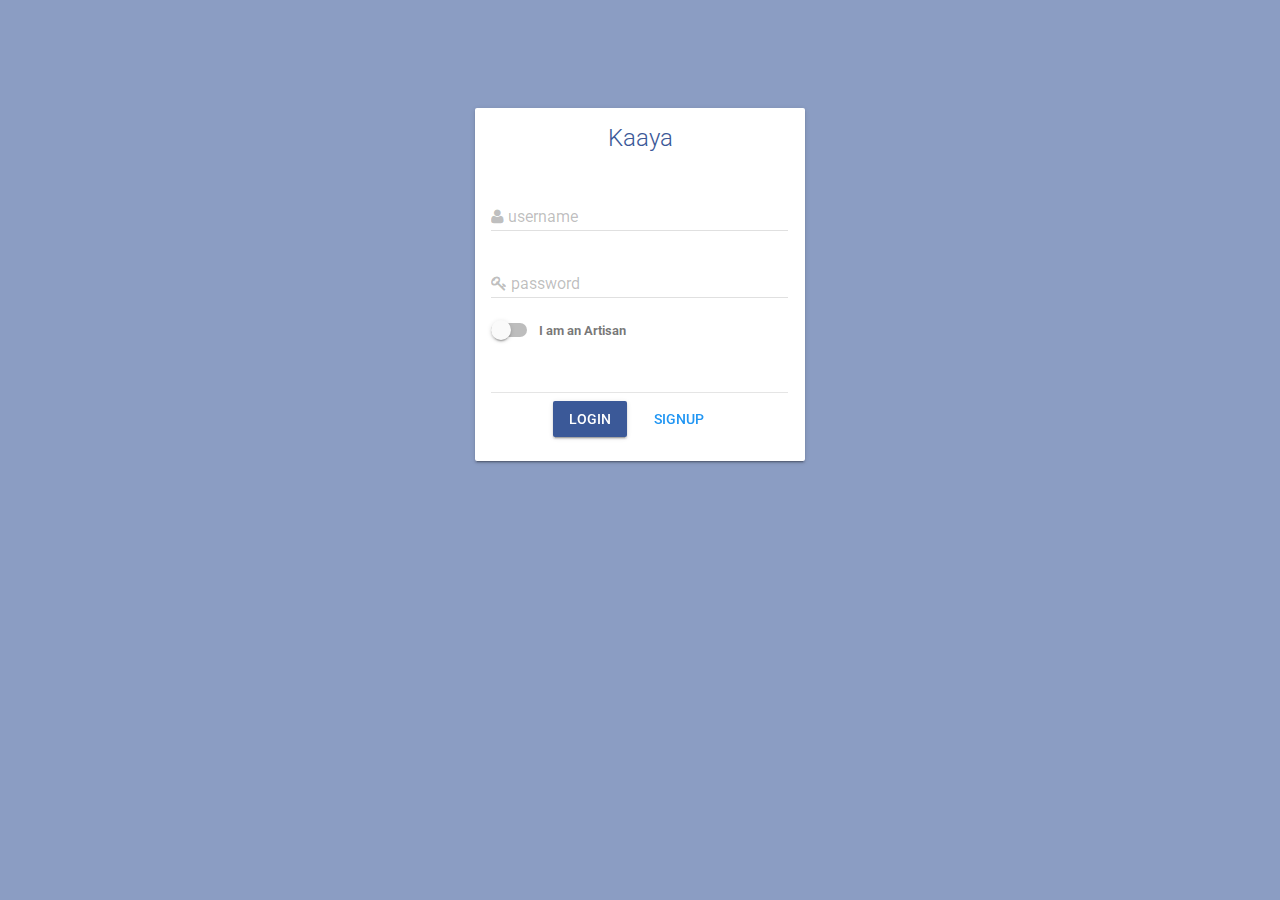
==== index.html @ 158dce66 "Merge pull request #1 from salmgazer/class-models" ====
<!DOCTYPE html>
<html lang="en">
  <head>
    <meta charset="utf-8">
    <meta http-equiv="X-UA-Compatible" content="IE=edge">
    <meta name="description" content="A front-end template that helps you build fast, modern mobile web apps.">
    <meta name="viewport" content="width=device-width, initial-scale=1">
    <title>Kaaya</title>

    <!-- Add to homescreen for Chrome on Android -->
    <meta name="mobile-web-app-capable" content="yes">
    <!--<link rel="icon" sizes="192x192" href="images/android-desktop.png">-->

    <!-- Add to homescreen for Safari on iOS -->
    <meta name="apple-mobile-web-app-capable" content="yes">
    <meta name="apple-mobile-web-app-status-bar-style" content="black">
    <meta name="apple-mobile-web-app-title" content="Material Design Lite">
    <!--<link rel="apple-touch-icon-precomposed" href="images/ios-desktop.png">-->

    <!-- Tile icon for Win8 (144x144 + tile color) -->
    <meta name="msapplication-TileImage" content="images/touch/ms-touch-icon-144x144-precomposed.png">
    <meta name="msapplication-TileColor" content="#3372DF">
    <link rel="stylesheet" href="font/font-awesome-4.5.0/css/font-awesome.min.css">
    <!--<link rel="shortcut icon" href="images/favicon.png">-->
    <link href="https://fonts.googleapis.com/css?family=Roboto:regular,bold,italic,thin,light,bolditalic,black,medium&amp;lang=en" rel="stylesheet">
    <link href="https://fonts.googleapis.com/icon?family=Material+Icons" rel="stylesheet">
    <link rel="stylesheet" href="css/material.min.css">
    <link rel="stylesheet" href="css/styles.css">
  </head>
  <body class="fb-light-blue">
        <div class="mdl-grid" id="login-area">
          <div class="mdl-card mdl-shadow--2dp wrapper" id="login-region">
            <div class="mdl-card__title text-center">
              <h2 class="mdl-card__title-text centered deep-blue-text">Kaaya</h2>
            </div>
              <div class="mdl-card__supporting-text">
                <form action="#" id="login-form">
                  <b class="text-center" id="loginstatus"></b>
                  <div class="mdl-textfield mdl-js-textfield mdl-textfield--floating-label textfield-demo">
                    <input class="mdl-textfield__input" type="text" id="username" />
                    <label class="mdl-textfield__label" for="sample3"><i class="fa fa-user"></i> username</label>
                  </div>
                  <div class="mdl-textfield mdl-js-textfield mdl-textfield--floating-label textfield-demo">
                    <input class="mdl-textfield__input" type="password" id="password" />
                    <label class="mdl-textfield__label" for="sample3"><i class="fa fa-key"></i> password</label>
                  </div>
                  <label class="mdl-switch mdl-js-switch mdl-js-ripple-effect" for="user_type_check">
                  <input type="checkbox" id="user_type_check" class="mdl-switch__input"><b class="small-margin-left">I am an Artisan</b>
                  <span class="mdl-switch__label"></span>
                </label>
                <div class="mdl-card__actions mdl-card--border text-center logbtnarea">
                  <button class="mdl-button mdl-js-button mdl-js-ripple-effect white-text mdl-button--raised deep-blue" type="submit">
                    Login
                  </button>
                  <a class="mdl-button mdl-button--colored mdl-js-button mdl-js-ripple-effect" onclick="signupHTML()">
                    Signup
                  </a>
                </div>
                </form>
              </div>


          </div>

      </div>
      <script src="js/jquery.js"></script>
    <script src="js/material.min.js"></script>
    <script src="js/script.js"></script>
    <script>
    $(document).ready(function(){
      
    });
    </script>
  </body>
</html>
---- css/material.min.css ----
/**
 * material-design-lite - Material Design Components in CSS, JS and HTML
 * @version v1.0.6
 * @license Apache-2.0
 * @copyright 2015 Google, Inc.
 * @link https://github.com/google/material-design-lite
 */
@charset "UTF-8";html{color:rgba(0,0,0,.87)}::-moz-selection{background:#b3d4fc;text-shadow:none}::selection{background:#b3d4fc;text-shadow:none}hr{display:block;height:1px;border:0;border-top:1px solid #ccc;margin:1em 0;padding:0}audio,canvas,iframe,img,svg,video{vertical-align:middle}fieldset{border:0;margin:0;padding:0}textarea{resize:vertical}.browserupgrade{margin:.2em 0;background:#ccc;color:#000;padding:.2em 0}.hidden{display:none!important}.visuallyhidden{border:0;clip:rect(0 0 0 0);height:1px;margin:-1px;overflow:hidden;padding:0;position:absolute;width:1px}.visuallyhidden.focusable:active,.visuallyhidden.focusable:focus{clip:auto;height:auto;margin:0;overflow:visible;position:static;width:auto}.invisible{visibility:hidden}.clearfix:before,.clearfix:after{content:" ";display:table}.clearfix:after{clear:both}@media print{*,*:before,*:after,*:first-letter,*:first-line{background:0 0!important;color:#000!important;box-shadow:none!important;text-shadow:none!important}a,a:visited{text-decoration:underline}a[href]:after{content:" (" attr(href)")"}abbr[title]:after{content:" (" attr(title)")"}a[href^="#"]:after,a[href^="javascript:"]:after{content:""}pre,blockquote{border:1px solid #999;page-break-inside:avoid}thead{display:table-header-group}tr,img{page-break-inside:avoid}img{max-width:100%!important}p,h2,h3{orphans:3;widows:3}h2,h3{page-break-after:avoid}}a,.mdl-accordion,.mdl-button,.mdl-card,.mdl-checkbox,.mdl-dropdown-menu,.mdl-icon-toggle,.mdl-item,.mdl-radio,.mdl-slider,.mdl-switch,.mdl-tabs__tab{-webkit-tap-highlight-color:transparent;-webkit-tap-highlight-color:rgba(255,255,255,0)}html{width:100%;height:100%;-ms-touch-action:manipulation;touch-action:manipulation}body{width:100%;min-height:100%}main{display:block}*[hidden]{display:none!important}html,body{font-family:"Helvetica","Arial",sans-serif;font-size:14px;font-weight:400;line-height:20px}h1,h2,h3,h4,h5,h6,p{padding:0}h1 small,h2 small,h3 small,h4 small,h5 small,h6 small{font-family:"Roboto","Helvetica","Arial",sans-serif;font-weight:400;line-height:1.35;letter-spacing:-.02em;opacity:.54;font-size:.6em}h1{font-size:56px;line-height:1.35;letter-spacing:-.02em;margin:24px 0}h1,h2{font-family:"Roboto","Helvetica","Arial",sans-serif;font-weight:400}h2{font-size:45px;line-height:48px}h2,h3{margin:24px 0}h3{font-size:34px;line-height:40px}h3,h4{font-family:"Roboto","Helvetica","Arial",sans-serif;font-weight:400}h4{font-size:24px;line-height:32px;-moz-osx-font-smoothing:grayscale;margin:24px 0 16px}h5{font-size:20px;font-weight:500;line-height:1;letter-spacing:.02em}h5,h6{font-family:"Roboto","Helvetica","Arial",sans-serif;margin:24px 0 16px}h6{font-size:16px;letter-spacing:.04em}h6,p{font-weight:400;line-height:24px}p{font-size:14px;letter-spacing:0;margin:0 0 16px}a{color:rgb(64,196,255);font-weight:500}blockquote{font-family:"Roboto","Helvetica","Arial",sans-serif;position:relative;font-size:24px;font-weight:300;font-style:italic;line-height:1.35;letter-spacing:.08em}blockquote:before{position:absolute;left:-.5em;content:'“'}blockquote:after{content:'”';margin-left:-.05em}mark{background-color:#f4ff81}dt{font-weight:700}address{font-size:12px;line-height:1;font-style:normal}address,ul,ol{font-weight:400;letter-spacing:0}ul,ol{font-size:14px;line-height:24px}.mdl-typography--display-4,.mdl-typography--display-4-color-contrast{font-family:"Roboto","Helvetica","Arial",sans-serif;font-size:112px;font-weight:300;line-height:1;letter-spacing:-.04em}.mdl-typography--display-4-color-contrast{opacity:.54}.mdl-typography--display-3,.mdl-typography--display-3-color-contrast{font-family:"Roboto","Helvetica","Arial",sans-serif;font-size:56px;font-weight:400;line-height:1.35;letter-spacing:-.02em}.mdl-typography--display-3-color-contrast{opacity:.54}.mdl-typography--display-2,.mdl-typography--display-2-color-contrast{font-family:"Roboto","Helvetica","Arial",sans-serif;font-size:45px;font-weight:400;line-height:48px}.mdl-typography--display-2-color-contrast{opacity:.54}.mdl-typography--display-1,.mdl-typography--display-1-color-contrast{font-family:"Roboto","Helvetica","Arial",sans-serif;font-size:34px;font-weight:400;line-height:40px}.mdl-typography--display-1-color-contrast{opacity:.54}.mdl-typography--headline,.mdl-typography--headline-color-contrast{font-family:"Roboto","Helvetica","Arial",sans-serif;font-size:24px;font-weight:400;line-height:32px;-moz-osx-font-smoothing:grayscale}.mdl-typography--headline-color-contrast{opacity:.87}.mdl-typography--title,.mdl-typography--title-color-contrast{font-family:"Roboto","Helvetica","Arial",sans-serif;font-size:20px;font-weight:500;line-height:1;letter-spacing:.02em}.mdl-typography--title-color-contrast{opacity:.87}.mdl-typography--subhead,.mdl-typography--subhead-color-contrast{font-family:"Roboto","Helvetica","Arial",sans-serif;font-size:16px;font-weight:400;line-height:24px;letter-spacing:.04em}.mdl-typography--subhead-color-contrast{opacity:.87}.mdl-typography--body-2,.mdl-typography--body-2-color-contrast{font-size:14px;font-weight:700;line-height:24px;letter-spacing:0}.mdl-typography--body-2-color-contrast{opacity:.87}.mdl-typography--body-1,.mdl-typography--body-1-color-contrast{font-size:14px;font-weight:400;line-height:24px;letter-spacing:0}.mdl-typography--body-1-color-contrast{opacity:.87}.mdl-typography--body-2-force-preferred-font,.mdl-typography--body-2-force-preferred-font-color-contrast{font-family:"Roboto","Helvetica","Arial",sans-serif;font-size:14px;font-weight:500;line-height:24px;letter-spacing:0}.mdl-typography--body-2-force-preferred-font-color-contrast{opacity:.87}.mdl-typography--body-1-force-preferred-font,.mdl-typography--body-1-force-preferred-font-color-contrast{font-family:"Roboto","Helvetica","Arial",sans-serif;font-size:14px;font-weight:400;line-height:24px;letter-spacing:0}.mdl-typography--body-1-force-preferred-font-color-contrast{opacity:.87}.mdl-typography--caption,.mdl-typography--caption-force-preferred-font{font-size:12px;font-weight:400;line-height:1;letter-spacing:0}.mdl-typography--caption-force-preferred-font{font-family:"Roboto","Helvetica","Arial",sans-serif}.mdl-typography--caption-color-contrast,.mdl-typography--caption-force-preferred-font-color-contrast{font-size:12px;font-weight:400;line-height:1;letter-spacing:0;opacity:.54}.mdl-typography--caption-force-preferred-font-color-contrast,.mdl-typography--menu{font-family:"Roboto","Helvetica","Arial",sans-serif}.mdl-typography--menu{font-size:14px;font-weight:500;line-height:1;letter-spacing:0}.mdl-typography--menu-color-contrast{opacity:.87}.mdl-typography--menu-color-contrast,.mdl-typography--button,.mdl-typography--button-color-contrast{font-family:"Roboto","Helvetica","Arial",sans-serif;font-size:14px;font-weight:500;line-height:1;letter-spacing:0}.mdl-typography--button,.mdl-typography--button-color-contrast{text-transform:uppercase}.mdl-typography--button-color-contrast{opacity:.87}.mdl-typography--text-left{text-align:left}.mdl-typography--text-right{text-align:right}.mdl-typography--text-center{text-align:center}.mdl-typography--text-justify{text-align:justify}.mdl-typography--text-nowrap{white-space:nowrap}.mdl-typography--text-lowercase{text-transform:lowercase}.mdl-typography--text-uppercase{text-transform:uppercase}.mdl-typography--text-capitalize{text-transform:capitalize}.mdl-typography--font-thin{font-weight:200!important}.mdl-typography--font-light{font-weight:300!important}.mdl-typography--font-regular{font-weight:400!important}.mdl-typography--font-medium{font-weight:500!important}.mdl-typography--font-bold{font-weight:700!important}.mdl-typography--font-black{font-weight:900!important}.mdl-color-text--red{color:#f44336 !important}.mdl-color--red{background-color:#f44336 !important}.mdl-color-text--red-50{color:#ffebee !important}.mdl-color--red-50{background-color:#ffebee !important}.mdl-color-text--red-100{color:#ffcdd2 !important}.mdl-color--red-100{background-color:#ffcdd2 !important}.mdl-color-text--red-200{color:#ef9a9a !important}.mdl-color--red-200{background-color:#ef9a9a !important}.mdl-color-text--red-300{color:#e57373 !important}.mdl-color--red-300{background-color:#e57373 !important}.mdl-color-text--red-400{color:#ef5350 !important}.mdl-color--red-400{background-color:#ef5350 !important}.mdl-color-text--red-500{color:#f44336 !important}.mdl-color--red-500{background-color:#f44336 !important}.mdl-color-text--red-600{color:#e53935 !important}.mdl-color--red-600{background-color:#e53935 !important}.mdl-color-text--red-700{color:#d32f2f !important}.mdl-color--red-700{background-color:#d32f2f !important}.mdl-color-text--red-800{color:#c62828 !important}.mdl-color--red-800{background-color:#c62828 !important}.mdl-color-text--red-900{color:#b71c1c !important}.mdl-color--red-900{background-color:#b71c1c !important}.mdl-color-text--red-A100{color:#ff8a80 !important}.mdl-color--red-A100{background-color:#ff8a80 !important}.mdl-color-text--red-A200{color:#ff5252 !important}.mdl-color--red-A200{background-color:#ff5252 !important}.mdl-color-text--red-A400{color:#ff1744 !important}.mdl-color--red-A400{background-color:#ff1744 !important}.mdl-color-text--red-A700{color:#d50000 !important}.mdl-color--red-A700{background-color:#d50000 !important}.mdl-color-text--pink{color:#e91e63 !important}.mdl-color--pink{background-color:#e91e63 !important}.mdl-color-text--pink-50{color:#fce4ec !important}.mdl-color--pink-50{background-color:#fce4ec !important}.mdl-color-text--pink-100{color:#f8bbd0 !important}.mdl-color--pink-100{background-color:#f8bbd0 !important}.mdl-color-text--pink-200{color:#f48fb1 !important}.mdl-color--pink-200{background-color:#f48fb1 !important}.mdl-color-text--pink-300{color:#f06292 !important}.mdl-color--pink-300{background-color:#f06292 !important}.mdl-color-text--pink-400{color:#ec407a !important}.mdl-color--pink-400{background-color:#ec407a !important}.mdl-color-text--pink-500{color:#e91e63 !important}.mdl-color--pink-500{background-color:#e91e63 !important}.mdl-color-text--pink-600{color:#d81b60 !important}.mdl-color--pink-600{background-color:#d81b60 !important}.mdl-color-text--pink-700{color:#c2185b !important}.mdl-color--pink-700{background-color:#c2185b !important}.mdl-color-text--pink-800{color:#ad1457 !important}.mdl-color--pink-800{background-color:#ad1457 !important}.mdl-color-text--pink-900{color:#880e4f !important}.mdl-color--pink-900{background-color:#880e4f !important}.mdl-color-text--pink-A100{color:#ff80ab !important}.mdl-color--pink-A100{background-color:#ff80ab !important}.mdl-color-text--pink-A200{color:#ff4081 !important}.mdl-color--pink-A200{background-color:#ff4081 !important}.mdl-color-text--pink-A400{color:#f50057 !important}.mdl-color--pink-A400{background-color:#f50057 !important}.mdl-color-text--pink-A700{color:#c51162 !important}.mdl-color--pink-A700{background-color:#c51162 !important}.mdl-color-text--purple{color:#9c27b0 !important}.mdl-color--purple{background-color:#9c27b0 !important}.mdl-color-text--purple-50{color:#f3e5f5 !important}.mdl-color--purple-50{background-color:#f3e5f5 !important}.mdl-color-text--purple-100{color:#e1bee7 !important}.mdl-color--purple-100{background-color:#e1bee7 !important}.mdl-color-text--purple-200{color:#ce93d8 !important}.mdl-color--purple-200{background-color:#ce93d8 !important}.mdl-color-text--purple-300{color:#ba68c8 !important}.mdl-color--purple-300{background-color:#ba68c8 !important}.mdl-color-text--purple-400{color:#ab47bc !important}.mdl-color--purple-400{background-color:#ab47bc !important}.mdl-color-text--purple-500{color:#9c27b0 !important}.mdl-color--purple-500{background-color:#9c27b0 !important}.mdl-color-text--purple-600{color:#8e24aa !important}.mdl-color--purple-600{background-color:#8e24aa !important}.mdl-color-text--purple-700{color:#7b1fa2 !important}.mdl-color--purple-700{background-color:#7b1fa2 !important}.mdl-color-text--purple-800{color:#6a1b9a !important}.mdl-color--purple-800{background-color:#6a1b9a !important}.mdl-color-text--purple-900{color:#4a148c !important}.mdl-color--purple-900{background-color:#4a148c !important}.mdl-color-text--purple-A100{color:#ea80fc !important}.mdl-color--purple-A100{background-color:#ea80fc !important}.mdl-color-text--purple-A200{color:#e040fb !important}.mdl-color--purple-A200{background-color:#e040fb !important}.mdl-color-text--purple-A400{color:#d500f9 !important}.mdl-color--purple-A400{background-color:#d500f9 !important}.mdl-color-text--purple-A700{color:#a0f !important}.mdl-color--purple-A700{background-color:#a0f !important}.mdl-color-text--deep-purple{color:#673ab7 !important}.mdl-color--deep-purple{background-color:#673ab7 !important}.mdl-color-text--deep-purple-50{color:#ede7f6 !important}.mdl-color--deep-purple-50{background-color:#ede7f6 !important}.mdl-color-text--deep-purple-100{color:#d1c4e9 !important}.mdl-color--deep-purple-100{background-color:#d1c4e9 !important}.mdl-color-text--deep-purple-200{color:#b39ddb !important}.mdl-color--deep-purple-200{background-color:#b39ddb !important}.mdl-color-text--deep-purple-300{color:#9575cd !important}.mdl-color--deep-purple-300{background-color:#9575cd !important}.mdl-color-text--deep-purple-400{color:#7e57c2 !important}.mdl-color--deep-purple-400{background-color:#7e57c2 !important}.mdl-color-text--deep-purple-500{color:#673ab7 !important}.mdl-color--deep-purple-500{background-color:#673ab7 !important}.mdl-color-text--deep-purple-600{color:#5e35b1 !important}.mdl-color--deep-purple-600{background-color:#5e35b1 !important}.mdl-color-text--deep-purple-700{color:#512da8 !important}.mdl-color--deep-purple-700{background-color:#512da8 !important}.mdl-color-text--deep-purple-800{color:#4527a0 !important}.mdl-color--deep-purple-800{background-color:#4527a0 !important}.mdl-color-text--deep-purple-900{color:#311b92 !important}.mdl-color--deep-purple-900{background-color:#311b92 !important}.mdl-color-text--deep-purple-A100{color:#b388ff !important}.mdl-color--deep-purple-A100{background-color:#b388ff !important}.mdl-color-text--deep-purple-A200{color:#7c4dff !important}.mdl-color--deep-purple-A200{background-color:#7c4dff !important}.mdl-color-text--deep-purple-A400{color:#651fff !important}.mdl-color--deep-purple-A400{background-color:#651fff !important}.mdl-color-text--deep-purple-A700{color:#6200ea !important}.mdl-color--deep-purple-A700{background-color:#6200ea !important}.mdl-color-text--indigo{color:#3f51b5 !important}.mdl-color--indigo{background-color:#3f51b5 !important}.mdl-color-text--indigo-50{color:#e8eaf6 !important}.mdl-color--indigo-50{background-color:#e8eaf6 !important}.mdl-color-text--indigo-100{color:#c5cae9 !important}.mdl-color--indigo-100{background-color:#c5cae9 !important}.mdl-color-text--indigo-200{color:#9fa8da !important}.mdl-color--indigo-200{background-color:#9fa8da !important}.mdl-color-text--indigo-300{color:#7986cb !important}.mdl-color--indigo-300{background-color:#7986cb !important}.mdl-color-text--indigo-400{color:#5c6bc0 !important}.mdl-color--indigo-400{background-color:#5c6bc0 !important}.mdl-color-text--indigo-500{color:#3f51b5 !important}.mdl-color--indigo-500{background-color:#3f51b5 !important}.mdl-color-text--indigo-600{color:#3949ab !important}.mdl-color--indigo-600{background-color:#3949ab !important}.mdl-color-text--indigo-700{color:#303f9f !important}.mdl-color--indigo-700{background-color:#303f9f !important}.mdl-color-text--indigo-800{color:#283593 !important}.mdl-color--indigo-800{background-color:#283593 !important}.mdl-color-text--indigo-900{color:#1a237e !important}.mdl-color--indigo-900{background-color:#1a237e !important}.mdl-color-text--indigo-A100{color:#8c9eff !important}.mdl-color--indigo-A100{background-color:#8c9eff !important}.mdl-color-text--indigo-A200{color:#536dfe !important}.mdl-color--indigo-A200{background-color:#536dfe !important}.mdl-color-text--indigo-A400{color:#3d5afe !important}.mdl-color--indigo-A400{background-color:#3d5afe !important}.mdl-color-text--indigo-A700{color:#304ffe !important}.mdl-color--indigo-A700{background-color:#304ffe !important}.mdl-color-text--blue{color:#2196f3 !important}.mdl-color--blue{background-color:#2196f3 !important}.mdl-color-text--blue-50{color:#e3f2fd !important}.mdl-color--blue-50{background-color:#e3f2fd !important}.mdl-color-text--blue-100{color:#bbdefb !important}.mdl-color--blue-100{background-color:#bbdefb !important}.mdl-color-text--blue-200{color:#90caf9 !important}.mdl-color--blue-200{background-color:#90caf9 !important}.mdl-color-text--blue-300{color:#64b5f6 !important}.mdl-color--blue-300{background-color:#64b5f6 !important}.mdl-color-text--blue-400{color:#42a5f5 !important}.mdl-color--blue-400{background-color:#42a5f5 !important}.mdl-color-text--blue-500{color:#2196f3 !important}.mdl-color--blue-500{background-color:#2196f3 !important}.mdl-color-text--blue-600{color:#1e88e5 !important}.mdl-color--blue-600{background-color:#1e88e5 !important}.mdl-color-text--blue-700{color:#1976d2 !important}.mdl-color--blue-700{background-color:#1976d2 !important}.mdl-color-text--blue-800{color:#1565c0 !important}.mdl-color--blue-800{background-color:#1565c0 !important}.mdl-color-text--blue-900{color:#0d47a1 !important}.mdl-color--blue-900{background-color:#0d47a1 !important}.mdl-color-text--blue-A100{color:#82b1ff !important}.mdl-color--blue-A100{background-color:#82b1ff !important}.mdl-color-text--blue-A200{color:#448aff !important}.mdl-color--blue-A200{background-color:#448aff !important}.mdl-color-text--blue-A400{color:#2979ff !important}.mdl-color--blue-A400{background-color:#2979ff !important}.mdl-color-text--blue-A700{color:#2962ff !important}.mdl-color--blue-A700{background-color:#2962ff !important}.mdl-color-text--light-blue{color:#03a9f4 !important}.mdl-color--light-blue{background-color:#03a9f4 !important}.mdl-color-text--light-blue-50{color:#e1f5fe !important}.mdl-color--light-blue-50{background-color:#e1f5fe !important}.mdl-color-text--light-blue-100{color:#b3e5fc !important}.mdl-color--light-blue-100{background-color:#b3e5fc !important}.mdl-color-text--light-blue-200{color:#81d4fa !important}.mdl-color--light-blue-200{background-color:#81d4fa !important}.mdl-color-text--light-blue-300{color:#4fc3f7 !important}.mdl-color--light-blue-300{background-color:#4fc3f7 !important}.mdl-color-text--light-blue-400{color:#29b6f6 !important}.mdl-color--light-blue-400{background-color:#29b6f6 !important}.mdl-color-text--light-blue-500{color:#03a9f4 !important}.mdl-color--light-blue-500{background-color:#03a9f4 !important}.mdl-color-text--light-blue-600{color:#039be5 !important}.mdl-color--light-blue-600{background-color:#039be5 !important}.mdl-color-text--light-blue-700{color:#0288d1 !important}.mdl-color--light-blue-700{background-color:#0288d1 !important}.mdl-color-text--light-blue-800{color:#0277bd !important}.mdl-color--light-blue-800{background-color:#0277bd !important}.mdl-color-text--light-blue-900{color:#01579b !important}.mdl-color--light-blue-900{background-color:#01579b !important}.mdl-color-text--light-blue-A100{color:#80d8ff !important}.mdl-color--light-blue-A100{background-color:#80d8ff !important}.mdl-color-text--light-blue-A200{color:#40c4ff !important}.mdl-color--light-blue-A200{background-color:#40c4ff !important}.mdl-color-text--light-blue-A400{color:#00b0ff !important}.mdl-color--light-blue-A400{background-color:#00b0ff !important}.mdl-color-text--light-blue-A700{color:#0091ea !important}.mdl-color--light-blue-A700{background-color:#0091ea !important}.mdl-color-text--cyan{color:#00bcd4 !important}.mdl-color--cyan{background-color:#00bcd4 !important}.mdl-color-text--cyan-50{color:#e0f7fa !important}.mdl-color--cyan-50{background-color:#e0f7fa !important}.mdl-color-text--cyan-100{color:#b2ebf2 !important}.mdl-color--cyan-100{background-color:#b2ebf2 !important}.mdl-color-text--cyan-200{color:#80deea !important}.mdl-color--cyan-200{background-color:#80deea !important}.mdl-color-text--cyan-300{color:#4dd0e1 !important}.mdl-color--cyan-300{background-color:#4dd0e1 !important}.mdl-color-text--cyan-400{color:#26c6da !important}.mdl-color--cyan-400{background-color:#26c6da !important}.mdl-color-text--cyan-500{color:#00bcd4 !important}.mdl-color--cyan-500{background-color:#00bcd4 !important}.mdl-color-text--cyan-600{color:#00acc1 !important}.mdl-color--cyan-600{background-color:#00acc1 !important}.mdl-color-text--cyan-700{color:#0097a7 !important}.mdl-color--cyan-700{background-color:#0097a7 !important}.mdl-color-text--cyan-800{color:#00838f !important}.mdl-color--cyan-800{background-color:#00838f !important}.mdl-color-text--cyan-900{color:#006064 !important}.mdl-color--cyan-900{background-color:#006064 !important}.mdl-color-text--cyan-A100{color:#84ffff !important}.mdl-color--cyan-A100{background-color:#84ffff !important}.mdl-color-text--cyan-A200{color:#18ffff !important}.mdl-color--cyan-A200{background-color:#18ffff !important}.mdl-color-text--cyan-A400{color:#00e5ff !important}.mdl-color--cyan-A400{background-color:#00e5ff !important}.mdl-color-text--cyan-A700{color:#00b8d4 !important}.mdl-color--cyan-A700{background-color:#00b8d4 !important}.mdl-color-text--teal{color:#009688 !important}.mdl-color--teal{background-color:#009688 !important}.mdl-color-text--teal-50{color:#e0f2f1 !important}.mdl-color--teal-50{background-color:#e0f2f1 !important}.mdl-color-text--teal-100{color:#b2dfdb !important}.mdl-color--teal-100{background-color:#b2dfdb !important}.mdl-color-text--teal-200{color:#80cbc4 !important}.mdl-color--teal-200{background-color:#80cbc4 !important}.mdl-color-text--teal-300{color:#4db6ac !important}.mdl-color--teal-300{background-color:#4db6ac !important}.mdl-color-text--teal-400{color:#26a69a !important}.mdl-color--teal-400{background-color:#26a69a !important}.mdl-color-text--teal-500{color:#009688 !important}.mdl-color--teal-500{background-color:#009688 !important}.mdl-color-text--teal-600{color:#00897b !important}.mdl-color--teal-600{background-color:#00897b !important}.mdl-color-text--teal-700{color:#00796b !important}.mdl-color--teal-700{background-color:#00796b !important}.mdl-color-text--teal-800{color:#00695c !important}.mdl-color--teal-800{background-color:#00695c !important}.mdl-color-text--teal-900{color:#004d40 !important}.mdl-color--teal-900{background-color:#004d40 !important}.mdl-color-text--teal-A100{color:#a7ffeb !important}.mdl-color--teal-A100{background-color:#a7ffeb !important}.mdl-color-text--teal-A200{color:#64ffda !important}.mdl-color--teal-A200{background-color:#64ffda !important}.mdl-color-text--teal-A400{color:#1de9b6 !important}.mdl-color--teal-A400{background-color:#1de9b6 !important}.mdl-color-text--teal-A700{color:#00bfa5 !important}.mdl-color--teal-A700{background-color:#00bfa5 !important}.mdl-color-text--green{color:#4caf50 !important}.mdl-color--green{background-color:#4caf50 !important}.mdl-color-text--green-50{color:#e8f5e9 !important}.mdl-color--green-50{background-color:#e8f5e9 !important}.mdl-color-text--green-100{color:#c8e6c9 !important}.mdl-color--green-100{background-color:#c8e6c9 !important}.mdl-color-text--green-200{color:#a5d6a7 !important}.mdl-color--green-200{background-color:#a5d6a7 !important}.mdl-color-text--green-300{color:#81c784 !important}.mdl-color--green-300{background-color:#81c784 !important}.mdl-color-text--green-400{color:#66bb6a !important}.mdl-color--green-400{background-color:#66bb6a !important}.mdl-color-text--green-500{color:#4caf50 !important}.mdl-color--green-500{background-color:#4caf50 !important}.mdl-color-text--green-600{color:#43a047 !important}.mdl-color--green-600{background-color:#43a047 !important}.mdl-color-text--green-700{color:#388e3c !important}.mdl-color--green-700{background-color:#388e3c !important}.mdl-color-text--green-800{color:#2e7d32 !important}.mdl-color--green-800{background-color:#2e7d32 !important}.mdl-color-text--green-900{color:#1b5e20 !important}.mdl-color--green-900{background-color:#1b5e20 !important}.mdl-color-text--green-A100{color:#b9f6ca !important}.mdl-color--green-A100{background-color:#b9f6ca !important}.mdl-color-text--green-A200{color:#69f0ae !important}.mdl-color--green-A200{background-color:#69f0ae !important}.mdl-color-text--green-A400{color:#00e676 !important}.mdl-color--green-A400{background-color:#00e676 !important}.mdl-color-text--green-A700{color:#00c853 !important}.mdl-color--green-A700{background-color:#00c853 !important}.mdl-color-text--light-green{color:#8bc34a !important}.mdl-color--light-green{background-color:#8bc34a !important}.mdl-color-text--light-green-50{color:#f1f8e9 !important}.mdl-color--light-green-50{background-color:#f1f8e9 !important}.mdl-color-text--light-green-100{color:#dcedc8 !important}.mdl-color--light-green-100{background-color:#dcedc8 !important}.mdl-color-text--light-green-200{color:#c5e1a5 !important}.mdl-color--light-green-200{background-color:#c5e1a5 !important}.mdl-color-text--light-green-300{color:#aed581 !important}.mdl-color--light-green-300{background-color:#aed581 !important}.mdl-color-text--light-green-400{color:#9ccc65 !important}.mdl-color--light-green-400{background-color:#9ccc65 !important}.mdl-color-text--light-green-500{color:#8bc34a !important}.mdl-color--light-green-500{background-color:#8bc34a !important}.mdl-color-text--light-green-600{color:#7cb342 !important}.mdl-color--light-green-600{background-color:#7cb342 !important}.mdl-color-text--light-green-700{color:#689f38 !important}.mdl-color--light-green-700{background-color:#689f38 !important}.mdl-color-text--light-green-800{color:#558b2f !important}.mdl-color--light-green-800{background-color:#558b2f !important}.mdl-color-text--light-green-900{color:#33691e !important}.mdl-color--light-green-900{background-color:#33691e !important}.mdl-color-text--light-green-A100{color:#ccff90 !important}.mdl-color--light-green-A100{background-color:#ccff90 !important}.mdl-color-text--light-green-A200{color:#b2ff59 !important}.mdl-color--light-green-A200{background-color:#b2ff59 !important}.mdl-color-text--light-green-A400{color:#76ff03 !important}.mdl-color--light-green-A400{background-color:#76ff03 !important}.mdl-color-text--light-green-A700{color:#64dd17 !important}.mdl-color--light-green-A700{background-color:#64dd17 !important}.mdl-color-text--lime{color:#cddc39 !important}.mdl-color--lime{background-color:#cddc39 !important}.mdl-color-text--lime-50{color:#f9fbe7 !important}.mdl-color--lime-50{background-color:#f9fbe7 !important}.mdl-color-text--lime-100{color:#f0f4c3 !important}.mdl-color--lime-100{background-color:#f0f4c3 !important}.mdl-color-text--lime-200{color:#e6ee9c !important}.mdl-color--lime-200{background-color:#e6ee9c !important}.mdl-color-text--lime-300{color:#dce775 !important}.mdl-color--lime-300{background-color:#dce775 !important}.mdl-color-text--lime-400{color:#d4e157 !important}.mdl-color--lime-400{background-color:#d4e157 !important}.mdl-color-text--lime-500{color:#cddc39 !important}.mdl-color--lime-500{background-color:#cddc39 !important}.mdl-color-text--lime-600{color:#c0ca33 !important}.mdl-color--lime-600{background-color:#c0ca33 !important}.mdl-color-text--lime-700{color:#afb42b !important}.mdl-color--lime-700{background-color:#afb42b !important}.mdl-color-text--lime-800{color:#9e9d24 !important}.mdl-color--lime-800{background-color:#9e9d24 !important}.mdl-color-text--lime-900{color:#827717 !important}.mdl-color--lime-900{background-color:#827717 !important}.mdl-color-text--lime-A100{color:#f4ff81 !important}.mdl-color--lime-A100{background-color:#f4ff81 !important}.mdl-color-text--lime-A200{color:#eeff41 !important}.mdl-color--lime-A200{background-color:#eeff41 !important}.mdl-color-text--lime-A400{color:#c6ff00 !important}.mdl-color--lime-A400{background-color:#c6ff00 !important}.mdl-color-text--lime-A700{color:#aeea00 !important}.mdl-color--lime-A700{background-color:#aeea00 !important}.mdl-color-text--yellow{color:#ffeb3b !important}.mdl-color--yellow{background-color:#ffeb3b !important}.mdl-color-text--yellow-50{color:#fffde7 !important}.mdl-color--yellow-50{background-color:#fffde7 !important}.mdl-color-text--yellow-100{color:#fff9c4 !important}.mdl-color--yellow-100{background-color:#fff9c4 !important}.mdl-color-text--yellow-200{color:#fff59d !important}.mdl-color--yellow-200{background-color:#fff59d !important}.mdl-color-text--yellow-300{color:#fff176 !important}.mdl-color--yellow-300{background-color:#fff176 !important}.mdl-color-text--yellow-400{color:#ffee58 !important}.mdl-color--yellow-400{background-color:#ffee58 !important}.mdl-color-text--yellow-500{color:#ffeb3b !important}.mdl-color--yellow-500{background-color:#ffeb3b !important}.mdl-color-text--yellow-600{color:#fdd835 !important}.mdl-color--yellow-600{background-color:#fdd835 !important}.mdl-color-text--yellow-700{color:#fbc02d !important}.mdl-color--yellow-700{background-color:#fbc02d !important}.mdl-color-text--yellow-800{color:#f9a825 !important}.mdl-color--yellow-800{background-color:#f9a825 !important}.mdl-color-text--yellow-900{color:#f57f17 !important}.mdl-color--yellow-900{background-color:#f57f17 !important}.mdl-color-text--yellow-A100{color:#ffff8d !important}.mdl-color--yellow-A100{background-color:#ffff8d !important}.mdl-color-text--yellow-A200{color:#ff0 !important}.mdl-color--yellow-A200{background-color:#ff0 !important}.mdl-color-text--yellow-A400{color:#ffea00 !important}.mdl-color--yellow-A400{background-color:#ffea00 !important}.mdl-color-text--yellow-A700{color:#ffd600 !important}.mdl-color--yellow-A700{background-color:#ffd600 !important}.mdl-color-text--amber{color:#ffc107 !important}.mdl-color--amber{background-color:#ffc107 !important}.mdl-color-text--amber-50{color:#fff8e1 !important}.mdl-color--amber-50{background-color:#fff8e1 !important}.mdl-color-text--amber-100{color:#ffecb3 !important}.mdl-color--amber-100{background-color:#ffecb3 !important}.mdl-color-text--amber-200{color:#ffe082 !important}.mdl-color--amber-200{background-color:#ffe082 !important}.mdl-color-text--amber-300{color:#ffd54f !important}.mdl-color--amber-300{background-color:#ffd54f !important}.mdl-color-text--amber-400{color:#ffca28 !important}.mdl-color--amber-400{background-color:#ffca28 !important}.mdl-color-text--amber-500{color:#ffc107 !important}.mdl-color--amber-500{background-color:#ffc107 !important}.mdl-color-text--amber-600{color:#ffb300 !important}.mdl-color--amber-600{background-color:#ffb300 !important}.mdl-color-text--amber-700{color:#ffa000 !important}.mdl-color--amber-700{background-color:#ffa000 !important}.mdl-color-text--amber-800{color:#ff8f00 !important}.mdl-color--amber-800{background-color:#ff8f00 !important}.mdl-color-text--amber-900{color:#ff6f00 !important}.mdl-color--amber-900{background-color:#ff6f00 !important}.mdl-color-text--amber-A100{color:#ffe57f !important}.mdl-color--amber-A100{background-color:#ffe57f !important}.mdl-color-text--amber-A200{color:#ffd740 !important}.mdl-color--amber-A200{background-color:#ffd740 !important}.mdl-color-text--amber-A400{color:#ffc400 !important}.mdl-color--amber-A400{background-color:#ffc400 !important}.mdl-color-text--amber-A700{color:#ffab00 !important}.mdl-color--amber-A700{background-color:#ffab00 !important}.mdl-color-text--orange{color:#ff9800 !important}.mdl-color--orange{background-color:#ff9800 !important}.mdl-color-text--orange-50{color:#fff3e0 !important}.mdl-color--orange-50{background-color:#fff3e0 !important}.mdl-color-text--orange-100{color:#ffe0b2 !important}.mdl-color--orange-100{background-color:#ffe0b2 !important}.mdl-color-text--orange-200{color:#ffcc80 !important}.mdl-color--orange-200{background-color:#ffcc80 !important}.mdl-color-text--orange-300{color:#ffb74d !important}.mdl-color--orange-300{background-color:#ffb74d !important}.mdl-color-text--orange-400{color:#ffa726 !important}.mdl-color--orange-400{background-color:#ffa726 !important}.mdl-color-text--orange-500{color:#ff9800 !important}.mdl-color--orange-500{background-color:#ff9800 !important}.mdl-color-text--orange-600{color:#fb8c00 !important}.mdl-color--orange-600{background-color:#fb8c00 !important}.mdl-color-text--orange-700{color:#f57c00 !important}.mdl-color--orange-700{background-color:#f57c00 !important}.mdl-color-text--orange-800{color:#ef6c00 !important}.mdl-color--orange-800{background-color:#ef6c00 !important}.mdl-color-text--orange-900{color:#e65100 !important}.mdl-color--orange-900{background-color:#e65100 !important}.mdl-color-text--orange-A100{color:#ffd180 !important}.mdl-color--orange-A100{background-color:#ffd180 !important}.mdl-color-text--orange-A200{color:#ffab40 !important}.mdl-color--orange-A200{background-color:#ffab40 !important}.mdl-color-text--orange-A400{color:#ff9100 !important}.mdl-color--orange-A400{background-color:#ff9100 !important}.mdl-color-text--orange-A700{color:#ff6d00 !important}.mdl-color--orange-A700{background-color:#ff6d00 !important}.mdl-color-text--deep-orange{color:#ff5722 !important}.mdl-color--deep-orange{background-color:#ff5722 !important}.mdl-color-text--deep-orange-50{color:#fbe9e7 !important}.mdl-color--deep-orange-50{background-color:#fbe9e7 !important}.mdl-color-text--deep-orange-100{color:#ffccbc !important}.mdl-color--deep-orange-100{background-color:#ffccbc !important}.mdl-color-text--deep-orange-200{color:#ffab91 !important}.mdl-color--deep-orange-200{background-color:#ffab91 !important}.mdl-color-text--deep-orange-300{color:#ff8a65 !important}.mdl-color--deep-orange-300{background-color:#ff8a65 !important}.mdl-color-text--deep-orange-400{color:#ff7043 !important}.mdl-color--deep-orange-400{background-color:#ff7043 !important}.mdl-color-text--deep-orange-500{color:#ff5722 !important}.mdl-color--deep-orange-500{background-color:#ff5722 !important}.mdl-color-text--deep-orange-600{color:#f4511e !important}.mdl-color--deep-orange-600{background-color:#f4511e !important}.mdl-color-text--deep-orange-700{color:#e64a19 !important}.mdl-color--deep-orange-700{background-color:#e64a19 !important}.mdl-color-text--deep-orange-800{color:#d84315 !important}.mdl-color--deep-orange-800{background-color:#d84315 !important}.mdl-color-text--deep-orange-900{color:#bf360c !important}.mdl-color--deep-orange-900{background-color:#bf360c !important}.mdl-color-text--deep-orange-A100{color:#ff9e80 !important}.mdl-color--deep-orange-A100{background-color:#ff9e80 !important}.mdl-color-text--deep-orange-A200{color:#ff6e40 !important}.mdl-color--deep-orange-A200{background-color:#ff6e40 !important}.mdl-color-text--deep-orange-A400{color:#ff3d00 !important}.mdl-color--deep-orange-A400{background-color:#ff3d00 !important}.mdl-color-text--deep-orange-A700{color:#dd2c00 !important}.mdl-color--deep-orange-A700{background-color:#dd2c00 !important}.mdl-color-text--brown{color:#795548 !important}.mdl-color--brown{background-color:#795548 !important}.mdl-color-text--brown-50{color:#efebe9 !important}.mdl-color--brown-50{background-color:#efebe9 !important}.mdl-color-text--brown-100{color:#d7ccc8 !important}.mdl-color--brown-100{background-color:#d7ccc8 !important}.mdl-color-text--brown-200{color:#bcaaa4 !important}.mdl-color--brown-200{background-color:#bcaaa4 !important}.mdl-color-text--brown-300{color:#a1887f !important}.mdl-color--brown-300{background-color:#a1887f !important}.mdl-color-text--brown-400{color:#8d6e63 !important}.mdl-color--brown-400{background-color:#8d6e63 !important}.mdl-color-text--brown-500{color:#795548 !important}.mdl-color--brown-500{background-color:#795548 !important}.mdl-color-text--brown-600{color:#6d4c41 !important}.mdl-color--brown-600{background-color:#6d4c41 !important}.mdl-color-text--brown-700{color:#5d4037 !important}.mdl-color--brown-700{background-color:#5d4037 !important}.mdl-color-text--brown-800{color:#4e342e !important}.mdl-color--brown-800{background-color:#4e342e !important}.mdl-color-text--brown-900{color:#3e2723 !important}.mdl-color--brown-900{background-color:#3e2723 !important}.mdl-color-text--grey{color:#9e9e9e !important}.mdl-color--grey{background-color:#9e9e9e !important}.mdl-color-text--grey-50{color:#fafafa !important}.mdl-color--grey-50{background-color:#fafafa !important}.mdl-color-text--grey-100{color:#f5f5f5 !important}.mdl-color--grey-100{background-color:#f5f5f5 !important}.mdl-color-text--grey-200{color:#eee !important}.mdl-color--grey-200{background-color:#eee !important}.mdl-color-text--grey-300{color:#e0e0e0 !important}.mdl-color--grey-300{background-color:#e0e0e0 !important}.mdl-color-text--grey-400{color:#bdbdbd !important}.mdl-color--grey-400{background-color:#bdbdbd !important}.mdl-color-text--grey-500{color:#9e9e9e !important}.mdl-color--grey-500{background-color:#9e9e9e !important}.mdl-color-text--grey-600{color:#757575 !important}.mdl-color--grey-600{background-color:#757575 !important}.mdl-color-text--grey-700{color:#616161 !important}.mdl-color--grey-700{background-color:#616161 !important}.mdl-color-text--grey-800{color:#424242 !important}.mdl-color--grey-800{background-color:#424242 !important}.mdl-color-text--grey-900{color:#212121 !important}.mdl-color--grey-900{background-color:#212121 !important}.mdl-color-text--blue-grey{color:#607d8b !important}.mdl-color--blue-grey{background-color:#607d8b !important}.mdl-color-text--blue-grey-50{color:#eceff1 !important}.mdl-color--blue-grey-50{background-color:#eceff1 !important}.mdl-color-text--blue-grey-100{color:#cfd8dc !important}.mdl-color--blue-grey-100{background-color:#cfd8dc !important}.mdl-color-text--blue-grey-200{color:#b0bec5 !important}.mdl-color--blue-grey-200{background-color:#b0bec5 !important}.mdl-color-text--blue-grey-300{color:#90a4ae !important}.mdl-color--blue-grey-300{background-color:#90a4ae !important}.mdl-color-text--blue-grey-400{color:#78909c !important}.mdl-color--blue-grey-400{background-color:#78909c !important}.mdl-color-text--blue-grey-500{color:#607d8b !important}.mdl-color--blue-grey-500{background-color:#607d8b !important}.mdl-color-text--blue-grey-600{color:#546e7a !important}.mdl-color--blue-grey-600{background-color:#546e7a !important}.mdl-color-text--blue-grey-700{color:#455a64 !important}.mdl-color--blue-grey-700{background-color:#455a64 !important}.mdl-color-text--blue-grey-800{color:#37474f !important}.mdl-color--blue-grey-800{background-color:#37474f !important}.mdl-color-text--blue-grey-900{color:#263238 !important}.mdl-color--blue-grey-900{background-color:#263238 !important}.mdl-color--black{background-color:#000 !important}.mdl-color-text--black{color:#000 !important}.mdl-color--white{background-color:#fff !important}.mdl-color-text--white{color:#fff !important}.mdl-color--primary{background-color:rgb(33,150,243)!important}.mdl-color--primary-contrast{background-color:rgb(255,255,255)!important}.mdl-color--primary-dark{background-color:rgb(25,118,210)!important}.mdl-color--accent{background-color:rgb(64,196,255)!important}.mdl-color--accent-contrast{background-color:rgb(66,66,66)!important}.mdl-color-text--primary{color:rgb(33,150,243)!important}.mdl-color-text--primary-contrast{color:rgb(255,255,255)!important}.mdl-color-text--primary-dark{color:rgb(25,118,210)!important}.mdl-color-text--accent{color:rgb(64,196,255)!important}.mdl-color-text--accent-contrast{color:rgb(66,66,66)!important}.mdl-ripple{background:#000;border-radius:50%;height:50px;left:0;opacity:0;pointer-events:none;position:absolute;top:0;-webkit-transform:translate(-50%,-50%);-ms-transform:translate(-50%,-50%);transform:translate(-50%,-50%);width:50px;overflow:hidden}.mdl-ripple.is-animating{-webkit-transition:-webkit-transform .3s cubic-bezier(0,0,.2,1),width .3s cubic-bezier(0,0,.2,1),height .3s cubic-bezier(0,0,.2,1),opacity .6s cubic-bezier(0,0,.2,1);transition:transform .3s cubic-bezier(0,0,.2,1),width .3s cubic-bezier(0,0,.2,1),height .3s cubic-bezier(0,0,.2,1),opacity .6s cubic-bezier(0,0,.2,1)}.mdl-ripple.is-visible{opacity:.3}.mdl-animation--default,.mdl-animation--fast-out-slow-in{-webkit-transition-timing-function:cubic-bezier(.4,0,.2,1);transition-timing-function:cubic-bezier(.4,0,.2,1)}.mdl-animation--linear-out-slow-in{-webkit-transition-timing-function:cubic-bezier(0,0,.2,1);transition-timing-function:cubic-bezier(0,0,.2,1)}.mdl-animation--fast-out-linear-in{-webkit-transition-timing-function:cubic-bezier(.4,0,1,1);transition-timing-function:cubic-bezier(.4,0,1,1)}.mdl-badge{position:relative;white-space:nowrap;margin-right:24px}.mdl-badge:not([data-badge]){margin-right:auto}.mdl-badge[data-badge]:after{content:attr(data-badge);display:-webkit-flex;display:-ms-flexbox;display:flex;-webkit-box-orient:horizontal;-webkit-box-direction:normal;-webkit-flex-direction:row;-ms-flex-direction:row;flex-direction:row;-webkit-flex-wrap:wrap;-ms-flex-wrap:wrap;flex-wrap:wrap;-webkit-box-pack:center;-webkit-justify-content:center;-ms-flex-pack:center;justify-content:center;-webkit-align-content:center;-ms-flex-line-pack:center;align-content:center;-webkit-box-align:center;-webkit-align-items:center;-ms-flex-align:center;align-items:center;position:absolute;top:-11px;right:-24px;font-family:"Roboto","Helvetica","Arial",sans-serif;font-weight:600;font-size:12px;width:22px;height:22px;border-radius:50%;background:rgb(64,196,255);color:rgb(66,66,66)}.mdl-button .mdl-badge[data-badge]:after{top:-10px;right:-5px}.mdl-badge.mdl-badge--no-background[data-badge]:after{color:rgb(64,196,255);background:rgb(66,66,66);box-shadow:0 0 1px gray}.mdl-button{background:0 0;border:none;border-radius:2px;color:#000;position:relative;height:36px;min-width:64px;padding:0 16px;display:inline-block;font-family:"Roboto","Helvetica","Arial",sans-serif;font-size:14px;font-weight:500;text-transform:uppercase;letter-spacing:0;overflow:hidden;will-change:box-shadow,transform;-webkit-transition:box-shadow .2s cubic-bezier(.4,0,1,1),background-color .2s cubic-bezier(.4,0,.2,1),color .2s cubic-bezier(.4,0,.2,1);transition:box-shadow .2s cubic-bezier(.4,0,1,1),background-color .2s cubic-bezier(.4,0,.2,1),color .2s cubic-bezier(.4,0,.2,1);outline:none;cursor:pointer;text-decoration:none;text-align:center;line-height:36px;vertical-align:middle}.mdl-button::-moz-focus-inner{border:0}.mdl-button:hover{background-color:rgba(158,158,158,.2)}.mdl-button:focus:not(:active){background-color:rgba(0,0,0,.12)}.mdl-button:active{background-color:rgba(158,158,158,.4)}.mdl-button.mdl-button--colored{color:rgb(33,150,243)}.mdl-button.mdl-button--colored:focus:not(:active){background-color:rgba(0,0,0,.12)}input.mdl-button[type="submit"]{-webkit-appearance:none}.mdl-button--raised{background:rgba(158,158,158,.2);box-shadow:0 2px 2px 0 rgba(0,0,0,.14),0 3px 1px -2px rgba(0,0,0,.2),0 1px 5px 0 rgba(0,0,0,.12)}.mdl-button--raised:active{box-shadow:0 4px 5px 0 rgba(0,0,0,.14),0 1px 10px 0 rgba(0,0,0,.12),0 2px 4px -1px rgba(0,0,0,.2);background-color:rgba(158,158,158,.4)}.mdl-button--raised:focus:not(:active){box-shadow:0 0 8px rgba(0,0,0,.18),0 8px 16px rgba(0,0,0,.36);background-color:rgba(158,158,158,.4)}.mdl-button--raised.mdl-button--colored{background:rgb(33,150,243);color:rgb(255,255,255)}.mdl-button--raised.mdl-button--colored:hover{background-color:rgb(33,150,243)}.mdl-button--raised.mdl-button--colored:active{background-color:rgb(33,150,243)}.mdl-button--raised.mdl-button--colored:focus:not(:active){background-color:rgb(33,150,243)}.mdl-button--raised.mdl-button--colored .mdl-ripple{background:rgb(255,255,255)}.mdl-button--fab{border-radius:50%;font-size:24px;height:56px;margin:auto;min-width:56px;width:56px;padding:0;overflow:hidden;background:rgba(158,158,158,.2);box-shadow:0 1px 1.5px 0 rgba(0,0,0,.12),0 1px 1px 0 rgba(0,0,0,.24);position:relative;line-height:normal}.mdl-button--fab .material-icons{position:absolute;top:50%;left:50%;-webkit-transform:translate(-12px,-12px);-ms-transform:translate(-12px,-12px);transform:translate(-12px,-12px);line-height:24px;width:24px}.mdl-button--fab.mdl-button--mini-fab{height:40px;min-width:40px;width:40px}.mdl-button--fab .mdl-button__ripple-container{border-radius:50%;-webkit-mask-image:-webkit-radial-gradient(circle,#fff,#000)}.mdl-button--fab:active{box-shadow:0 4px 5px 0 rgba(0,0,0,.14),0 1px 10px 0 rgba(0,0,0,.12),0 2px 4px -1px rgba(0,0,0,.2);background-color:rgba(158,158,158,.4)}.mdl-button--fab:focus:not(:active){box-shadow:0 0 8px rgba(0,0,0,.18),0 8px 16px rgba(0,0,0,.36);background-color:rgba(158,158,158,.4)}.mdl-button--fab.mdl-button--colored{background:rgb(64,196,255);color:rgb(66,66,66)}.mdl-button--fab.mdl-button--colored:hover{background-color:rgb(64,196,255)}.mdl-button--fab.mdl-button--colored:focus:not(:active){background-color:rgb(64,196,255)}.mdl-button--fab.mdl-button--colored:active{background-color:rgb(64,196,255)}.mdl-button--fab.mdl-button--colored .mdl-ripple{background:rgb(66,66,66)}.mdl-button--icon{border-radius:50%;font-size:24px;height:32px;margin-left:0;margin-right:0;min-width:32px;width:32px;padding:0;overflow:hidden;color:inherit;line-height:normal}.mdl-button--icon .material-icons{position:absolute;top:50%;left:50%;-webkit-transform:translate(-12px,-12px);-ms-transform:translate(-12px,-12px);transform:translate(-12px,-12px);line-height:24px;width:24px}.mdl-button--icon.mdl-button--mini-icon{height:24px;min-width:24px;width:24px}.mdl-button--icon.mdl-button--mini-icon .material-icons{top:0;left:0}.mdl-button--icon .mdl-button__ripple-container{border-radius:50%;-webkit-mask-image:-webkit-radial-gradient(circle,#fff,#000)}.mdl-button__ripple-container{display:block;height:100%;left:0;position:absolute;top:0;width:100%;z-index:0;overflow:hidden}.mdl-button[disabled] .mdl-button__ripple-container .mdl-ripple,.mdl-button.mdl-button--disabled .mdl-button__ripple-container .mdl-ripple{background-color:transparent}.mdl-button--primary.mdl-button--primary{color:rgb(33,150,243)}.mdl-button--primary.mdl-button--primary .mdl-ripple{background:rgb(255,255,255)}.mdl-button--primary.mdl-button--primary.mdl-button--raised,.mdl-button--primary.mdl-button--primary.mdl-button--fab{color:rgb(255,255,255);background-color:rgb(33,150,243)}.mdl-button--accent.mdl-button--accent{color:rgb(64,196,255)}.mdl-button--accent.mdl-button--accent .mdl-ripple{background:rgb(66,66,66)}.mdl-button--accent.mdl-button--accent.mdl-button--raised,.mdl-button--accent.mdl-button--accent.mdl-button--fab{color:rgb(66,66,66);background-color:rgb(64,196,255)}.mdl-button[disabled][disabled],.mdl-button.mdl-button--disabled.mdl-button--disabled{color:rgba(0,0,0,.26);cursor:default;background-color:transparent}.mdl-button--fab[disabled][disabled],.mdl-button--fab.mdl-button--disabled.mdl-button--disabled,.mdl-button--raised[disabled][disabled],.mdl-button--raised.mdl-button--disabled.mdl-button--disabled{background-color:rgba(0,0,0,.12);color:rgba(0,0,0,.26);box-shadow:0 2px 2px 0 rgba(0,0,0,.14),0 3px 1px -2px rgba(0,0,0,.2),0 1px 5px 0 rgba(0,0,0,.12)}.mdl-button--colored[disabled][disabled],.mdl-button--colored.mdl-button--disabled.mdl-button--disabled{color:rgba(0,0,0,.26)}.mdl-button .material-icons{vertical-align:middle}.mdl-card{display:-webkit-flex;display:-ms-flexbox;display:flex;-webkit-box-orient:vertical;-webkit-box-direction:normal;-webkit-flex-direction:column;-ms-flex-direction:column;flex-direction:column;font-size:16px;font-weight:400;min-height:200px;overflow:hidden;width:330px;z-index:1;position:relative;background:#fff;border-radius:2px;box-sizing:border-box}.mdl-card__media{background-color:rgb(64,196,255);background-repeat:repeat;background-position:50% 50%;background-size:cover;background-origin:padding-box;background-attachment:scroll;box-sizing:border-box}.mdl-card__title{-webkit-box-align:center;-webkit-align-items:center;-ms-flex-align:center;align-items:center;color:#000;display:-webkit-flex;display:-ms-flexbox;display:flex;-webkit-box-pack:stretch;-webkit-justify-content:stretch;-ms-flex-pack:stretch;justify-content:stretch;line-height:normal;padding:16px;-webkit-perspective-origin:165px 56px;perspective-origin:165px 56px;-webkit-transform-origin:165px 56px;-ms-transform-origin:165px 56px;transform-origin:165px 56px;box-sizing:border-box}.mdl-card__title.mdl-card--border{border-bottom:1px solid rgba(0,0,0,.1)}.mdl-card__title-text{-webkit-align-self:flex-end;-ms-flex-item-align:end;align-self:flex-end;color:inherit;display:-webkit-flex;display:-ms-flexbox;display:flex;font-size:24px;font-weight:300;line-height:normal;overflow:hidden;-webkit-transform-origin:149px 48px;-ms-transform-origin:149px 48px;transform-origin:149px 48px;margin:0}.mdl-card__subtitle-text{font-size:14px;color:rgba(0,0,0,.54);margin:0}.mdl-card__supporting-text{color:rgba(0,0,0,.54);font-size:13px;line-height:18px;overflow:hidden;padding:16px;width:90%}.mdl-card__actions{font-size:16px;line-height:normal;width:100%;background-color:transparent;padding:8px;box-sizing:border-box}.mdl-card__actions.mdl-card--border{border-top:1px solid rgba(0,0,0,.1)}.mdl-card--expand{-webkit-box-flex:1;-webkit-flex-grow:1;-ms-flex-positive:1;flex-grow:1}.mdl-card__menu{position:absolute;right:16px;top:16px}.mdl-checkbox{position:relative;z-index:1;vertical-align:middle;display:inline-block;box-sizing:border-box;width:100%;height:24px;margin:0;padding:0}.mdl-checkbox.is-upgraded{padding-left:24px}.mdl-checkbox__input{line-height:24px}.mdl-checkbox.is-upgraded .mdl-checkbox__input{position:absolute;width:0;height:0;margin:0;padding:0;opacity:0;-ms-appearance:none;-moz-appearance:none;-webkit-appearance:none;appearance:none;border:none}.mdl-checkbox__box-outline{position:absolute;top:3px;left:0;display:inline-block;box-sizing:border-box;width:16px;height:16px;margin:0;cursor:pointer;overflow:hidden;border:2px solid rgba(0,0,0,.54);border-radius:2px;z-index:2}.mdl-checkbox.is-checked .mdl-checkbox__box-outline{border:2px solid rgb(33,150,243)}.mdl-checkbox.is-disabled .mdl-checkbox__box-outline{border:2px solid rgba(0,0,0,.26);cursor:auto}.mdl-checkbox__focus-helper{position:absolute;top:3px;left:0;display:inline-block;box-sizing:border-box;width:16px;height:16px;border-radius:50%;background-color:transparent}.mdl-checkbox.is-focused .mdl-checkbox__focus-helper{box-shadow:0 0 0 8px rgba(0,0,0,.1);background-color:rgba(0,0,0,.1)}.mdl-checkbox.is-focused.is-checked .mdl-checkbox__focus-helper{box-shadow:0 0 0 8px rgba(33,150,243,.26);background-color:rgba(33,150,243,.26)}.mdl-checkbox__tick-outline{position:absolute;top:0;left:0;height:100%;width:100%;-webkit-mask:url("[data-uri]");mask:url("[data-uri]");background:0 0;-webkit-transition-duration:.28s;transition-duration:.28s;-webkit-transition-timing-function:cubic-bezier(.4,0,.2,1);transition-timing-function:cubic-bezier(.4,0,.2,1);-webkit-transition-property:background;transition-property:background}.mdl-checkbox.is-checked .mdl-checkbox__tick-outline{background:rgb(33,150,243)url("[data-uri]")}.mdl-checkbox.is-checked.is-disabled .mdl-checkbox__tick-outline{background:rgba(0,0,0,.26)url("[data-uri]")}.mdl-checkbox__label{position:relative;cursor:pointer;font-size:16px;line-height:24px;margin:0}.mdl-checkbox.is-disabled .mdl-checkbox__label{color:rgba(0,0,0,.26);cursor:auto}.mdl-checkbox__ripple-container{position:absolute;z-index:2;top:-6px;left:-10px;box-sizing:border-box;width:36px;height:36px;border-radius:50%;cursor:pointer;overflow:hidden;-webkit-mask-image:-webkit-radial-gradient(circle,#fff,#000)}.mdl-checkbox__ripple-container .mdl-ripple{background:rgb(33,150,243)}.mdl-checkbox.is-disabled .mdl-checkbox__ripple-container{cursor:auto}.mdl-checkbox.is-disabled .mdl-checkbox__ripple-container .mdl-ripple{background:0 0}.mdl-data-table{position:relative;border:1px solid rgba(0,0,0,.12);border-collapse:collapse;white-space:nowrap;font-size:13px;background-color:#fff}.mdl-data-table thead{padding-bottom:3px}.mdl-data-table thead .mdl-data-table__select{margin-top:0}.mdl-data-table tbody tr{position:relative;height:48px;-webkit-transition-duration:.28s;transition-duration:.28s;-webkit-transition-timing-function:cubic-bezier(.4,0,.2,1);transition-timing-function:cubic-bezier(.4,0,.2,1);-webkit-transition-property:background-color;transition-property:background-color}.mdl-data-table tbody tr.is-selected{background-color:#e0e0e0}.mdl-data-table tbody tr:hover{background-color:#eee}.mdl-data-table td{text-align:right}.mdl-data-table th{padding:0 18px;text-align:right}.mdl-data-table td:first-of-type,.mdl-data-table th:first-of-type{padding-left:24px}.mdl-data-table td:last-of-type,.mdl-data-table th:last-of-type{padding-right:24px}.mdl-data-table td{position:relative;vertical-align:top;height:48px;border-top:1px solid rgba(0,0,0,.12);border-bottom:1px solid rgba(0,0,0,.12);padding:12px 18px 0;box-sizing:border-box}.mdl-data-table td .mdl-data-table__select{vertical-align:top;position:absolute;left:24px}.mdl-data-table th{position:relative;vertical-align:bottom;text-overflow:ellipsis;font-weight:700;line-height:24px;letter-spacing:0;height:48px;font-size:12px;color:rgba(0,0,0,.54);padding-bottom:8px;box-sizing:border-box}.mdl-data-table th .mdl-data-table__select{position:absolute;bottom:8px;left:24px}.mdl-data-table__select{width:16px}.mdl-data-table__cell--non-numeric.mdl-data-table__cell--non-numeric{text-align:left}.mdl-mega-footer{padding:16px 40px;color:#9e9e9e;background-color:#424242}.mdl-mega-footer--top-section:after,.mdl-mega-footer--middle-section:after,.mdl-mega-footer--bottom-section:after,.mdl-mega-footer__top-section:after,.mdl-mega-footer__middle-section:after,.mdl-mega-footer__bottom-section:after{content:'';display:block;clear:both}.mdl-mega-footer--left-section,.mdl-mega-footer__left-section,.mdl-mega-footer--right-section,.mdl-mega-footer__right-section{margin-bottom:16px}.mdl-mega-footer--right-section a,.mdl-mega-footer__right-section a{display:block;margin-bottom:16px;color:inherit;text-decoration:none}@media screen and (min-width:760px){.mdl-mega-footer--left-section,.mdl-mega-footer__left-section{float:left}.mdl-mega-footer--right-section,.mdl-mega-footer__right-section{float:right}.mdl-mega-footer--right-section a,.mdl-mega-footer__right-section a{display:inline-block;margin-left:16px;line-height:36px;vertical-align:middle}}.mdl-mega-footer--social-btn,.mdl-mega-footer__social-btn{width:36px;height:36px;padding:0;margin:0;background-color:#9e9e9e;border:none}.mdl-mega-footer--drop-down-section,.mdl-mega-footer__drop-down-section{display:block;position:relative}@media screen and (min-width:760px){.mdl-mega-footer--drop-down-section,.mdl-mega-footer__drop-down-section{width:33%}.mdl-mega-footer--drop-down-section:nth-child(1),.mdl-mega-footer--drop-down-section:nth-child(2),.mdl-mega-footer__drop-down-section:nth-child(1),.mdl-mega-footer__drop-down-section:nth-child(2){float:left}.mdl-mega-footer--drop-down-section:nth-child(3),.mdl-mega-footer__drop-down-section:nth-child(3){float:right}.mdl-mega-footer--drop-down-section:nth-child(3):after,.mdl-mega-footer__drop-down-section:nth-child(3):after{clear:right}.mdl-mega-footer--drop-down-section:nth-child(4),.mdl-mega-footer__drop-down-section:nth-child(4){clear:right;float:right}.mdl-mega-footer--middle-section:after,.mdl-mega-footer__middle-section:after{content:'';display:block;clear:both}.mdl-mega-footer--bottom-section,.mdl-mega-footer__bottom-section{padding-top:0}}@media screen and (min-width:1024px){.mdl-mega-footer--drop-down-section,.mdl-mega-footer--drop-down-section:nth-child(3),.mdl-mega-footer--drop-down-section:nth-child(4),.mdl-mega-footer__drop-down-section,.mdl-mega-footer__drop-down-section:nth-child(3),.mdl-mega-footer__drop-down-section:nth-child(4){width:24%;float:left}}.mdl-mega-footer--heading-checkbox,.mdl-mega-footer__heading-checkbox{position:absolute;width:100%;height:55.8px;padding:32px;margin:-16px 0 0;cursor:pointer;z-index:1;opacity:0}.mdl-mega-footer--heading-checkbox+.mdl-mega-footer--heading:after,.mdl-mega-footer--heading-checkbox+.mdl-mega-footer__heading:after,.mdl-mega-footer__heading-checkbox+.mdl-mega-footer--heading:after,.mdl-mega-footer__heading-checkbox+.mdl-mega-footer__heading:after{font-family:'Material Icons';content:'\E5CE'}.mdl-mega-footer--heading-checkbox:checked~.mdl-mega-footer--link-list,.mdl-mega-footer--heading-checkbox:checked~.mdl-mega-footer__link-list,.mdl-mega-footer--heading-checkbox:checked+.mdl-mega-footer--heading+.mdl-mega-footer--link-list,.mdl-mega-footer--heading-checkbox:checked+.mdl-mega-footer__heading+.mdl-mega-footer__link-list,.mdl-mega-footer__heading-checkbox:checked~.mdl-mega-footer--link-list,.mdl-mega-footer__heading-checkbox:checked~.mdl-mega-footer__link-list,.mdl-mega-footer__heading-checkbox:checked+.mdl-mega-footer--heading+.mdl-mega-footer--link-list,.mdl-mega-footer__heading-checkbox:checked+.mdl-mega-footer__heading+.mdl-mega-footer__link-list{display:none}.mdl-mega-footer--heading-checkbox:checked+.mdl-mega-footer--heading:after,.mdl-mega-footer--heading-checkbox:checked+.mdl-mega-footer__heading:after,.mdl-mega-footer__heading-checkbox:checked+.mdl-mega-footer--heading:after,.mdl-mega-footer__heading-checkbox:checked+.mdl-mega-footer__heading:after{font-family:'Material Icons';content:'\E5CF'}.mdl-mega-footer--heading,.mdl-mega-footer__heading{position:relative;width:100%;padding-right:39.8px;margin-bottom:16px;box-sizing:border-box;font-size:14px;line-height:23.8px;font-weight:500;white-space:nowrap;text-overflow:ellipsis;overflow:hidden;color:#e0e0e0}.mdl-mega-footer--heading:after,.mdl-mega-footer__heading:after{content:'';position:absolute;top:0;right:0;display:block;width:23.8px;height:23.8px;background-size:cover}.mdl-mega-footer--link-list,.mdl-mega-footer__link-list{list-style:none;padding:0;margin:0 0 32px}.mdl-mega-footer--link-list:after,.mdl-mega-footer__link-list:after{clear:both;display:block;content:''}.mdl-mega-footer--link-list li,.mdl-mega-footer__link-list li{font-size:14px;font-weight:400;letter-spacing:0;line-height:20px}.mdl-mega-footer--link-list a,.mdl-mega-footer__link-list a{color:inherit;text-decoration:none;white-space:nowrap}@media screen and (min-width:760px){.mdl-mega-footer--heading-checkbox,.mdl-mega-footer__heading-checkbox{display:none}.mdl-mega-footer--heading-checkbox+.mdl-mega-footer--heading:after,.mdl-mega-footer--heading-checkbox+.mdl-mega-footer__heading:after,.mdl-mega-footer__heading-checkbox+.mdl-mega-footer--heading:after,.mdl-mega-footer__heading-checkbox+.mdl-mega-footer__heading:after{background-image:none}.mdl-mega-footer--heading-checkbox:checked~.mdl-mega-footer--link-list,.mdl-mega-footer--heading-checkbox:checked~.mdl-mega-footer__link-list,.mdl-mega-footer--heading-checkbox:checked+.mdl-mega-footer__heading+.mdl-mega-footer__link-list,.mdl-mega-footer--heading-checkbox:checked+.mdl-mega-footer--heading+.mdl-mega-footer--link-list,.mdl-mega-footer__heading-checkbox:checked~.mdl-mega-footer--link-list,.mdl-mega-footer__heading-checkbox:checked~.mdl-mega-footer__link-list,.mdl-mega-footer__heading-checkbox:checked+.mdl-mega-footer__heading+.mdl-mega-footer__link-list,.mdl-mega-footer__heading-checkbox:checked+.mdl-mega-footer--heading+.mdl-mega-footer--link-list{display:block}.mdl-mega-footer--heading-checkbox:checked+.mdl-mega-footer--heading:after,.mdl-mega-footer--heading-checkbox:checked+.mdl-mega-footer__heading:after,.mdl-mega-footer__heading-checkbox:checked+.mdl-mega-footer--heading:after,.mdl-mega-footer__heading-checkbox:checked+.mdl-mega-footer__heading:after{content:''}}.mdl-mega-footer--bottom-section,.mdl-mega-footer__bottom-section{padding-top:16px;margin-bottom:16px}.mdl-logo{margin-bottom:16px;color:#fff}.mdl-mega-footer--bottom-section .mdl-mega-footer--link-list li,.mdl-mega-footer__bottom-section .mdl-mega-footer__link-list li{float:left;margin-bottom:0;margin-right:16px}@media screen and (min-width:760px){.mdl-logo{float:left;margin-bottom:0;margin-right:16px}}.mdl-mini-footer{display:-webkit-flex;display:-ms-flexbox;display:flex;-webkit-flex-flow:row wrap;-ms-flex-flow:row wrap;flex-flow:row wrap;-webkit-box-pack:justify;-webkit-justify-content:space-between;-ms-flex-pack:justify;justify-content:space-between;padding:32px 16px;color:#9e9e9e;background-color:#424242}.mdl-mini-footer:after{content:'';display:block}.mdl-mini-footer .mdl-logo{line-height:36px}.mdl-mini-footer--link-list,.mdl-mini-footer__link-list{display:-webkit-flex;display:-ms-flexbox;display:flex;-webkit-flex-flow:row nowrap;-ms-flex-flow:row nowrap;flex-flow:row nowrap;list-style:none;margin:0;padding:0}.mdl-mini-footer--link-list li,.mdl-mini-footer__link-list li{margin-bottom:0;margin-right:16px}@media screen and (min-width:760px){.mdl-mini-footer--link-list li,.mdl-mini-footer__link-list li{line-height:36px}}.mdl-mini-footer--link-list a,.mdl-mini-footer__link-list a{color:inherit;text-decoration:none;white-space:nowrap}.mdl-mini-footer--left-section,.mdl-mini-footer__left-section{display:inline-block;-webkit-box-ordinal-group:1;-webkit-order:0;-ms-flex-order:0;order:0}.mdl-mini-footer--right-section,.mdl-mini-footer__right-section{display:inline-block;-webkit-box-ordinal-group:2;-webkit-order:1;-ms-flex-order:1;order:1}.mdl-mini-footer--social-btn,.mdl-mini-footer__social-btn{width:36px;height:36px;padding:0;margin:0;background-color:#9e9e9e;border:none}.mdl-icon-toggle{position:relative;z-index:1;vertical-align:middle;display:inline-block;height:32px;margin:0;padding:0}.mdl-icon-toggle__input{line-height:32px}.mdl-icon-toggle.is-upgraded .mdl-icon-toggle__input{position:absolute;width:0;height:0;margin:0;padding:0;opacity:0;-ms-appearance:none;-moz-appearance:none;-webkit-appearance:none;appearance:none;border:none}.mdl-icon-toggle__label{display:inline-block;position:relative;cursor:pointer;height:32px;width:32px;min-width:32px;color:#616161;border-radius:50%;padding:0;margin-left:0;margin-right:0;text-align:center;background-color:transparent;will-change:background-color;-webkit-transition:background-color .2s cubic-bezier(.4,0,.2,1),color .2s cubic-bezier(.4,0,.2,1);transition:background-color .2s cubic-bezier(.4,0,.2,1),color .2s cubic-bezier(.4,0,.2,1)}.mdl-icon-toggle__label.material-icons{line-height:32px;font-size:24px}.mdl-icon-toggle.is-checked .mdl-icon-toggle__label{color:rgb(33,150,243)}.mdl-icon-toggle.is-disabled .mdl-icon-toggle__label{color:rgba(0,0,0,.26);cursor:auto;-webkit-transition:none;transition:none}.mdl-icon-toggle.is-focused .mdl-icon-toggle__label{background-color:rgba(0,0,0,.12)}.mdl-icon-toggle.is-focused.is-checked .mdl-icon-toggle__label{background-color:rgba(33,150,243,.26)}.mdl-icon-toggle__ripple-container{position:absolute;z-index:2;top:-2px;left:-2px;box-sizing:border-box;width:36px;height:36px;border-radius:50%;cursor:pointer;overflow:hidden;-webkit-mask-image:-webkit-radial-gradient(circle,#fff,#000)}.mdl-icon-toggle__ripple-container .mdl-ripple{background:#616161}.mdl-icon-toggle.is-disabled .mdl-icon-toggle__ripple-container{cursor:auto}.mdl-icon-toggle.is-disabled .mdl-icon-toggle__ripple-container .mdl-ripple{background:0 0}.mdl-menu__container{display:block;margin:0;padding:0;border:none;position:absolute;overflow:visible;height:0;width:0;visibility:hidden;z-index:-1}.mdl-menu__container.is-visible,.mdl-menu__container.is-animating{z-index:999;visibility:visible}.mdl-menu__outline{display:block;background:#fff;margin:0;padding:0;border:none;border-radius:2px;position:absolute;top:0;left:0;overflow:hidden;opacity:0;-webkit-transform:scale(0);-ms-transform:scale(0);transform:scale(0);-webkit-transform-origin:0 0;-ms-transform-origin:0 0;transform-origin:0 0;box-shadow:0 2px 2px 0 rgba(0,0,0,.14),0 3px 1px -2px rgba(0,0,0,.2),0 1px 5px 0 rgba(0,0,0,.12);will-change:transform;-webkit-transition:-webkit-transform .3s cubic-bezier(.4,0,.2,1),opacity .2s cubic-bezier(.4,0,.2,1);transition:transform .3s cubic-bezier(.4,0,.2,1),opacity .2s cubic-bezier(.4,0,.2,1);z-index:-1}.mdl-menu__container.is-visible .mdl-menu__outline{opacity:1;-webkit-transform:scale(1);-ms-transform:scale(1);transform:scale(1);z-index:999}.mdl-menu__outline.mdl-menu--bottom-right{-webkit-transform-origin:100% 0;-ms-transform-origin:100% 0;transform-origin:100% 0}.mdl-menu__outline.mdl-menu--top-left{-webkit-transform-origin:0 100%;-ms-transform-origin:0 100%;transform-origin:0 100%}.mdl-menu__outline.mdl-menu--top-right{-webkit-transform-origin:100% 100%;-ms-transform-origin:100% 100%;transform-origin:100% 100%}.mdl-menu{position:absolute;list-style:none;top:0;left:0;height:auto;width:auto;min-width:124px;padding:8px 0;margin:0;opacity:0;clip:rect(0 0 0 0);z-index:-1}.mdl-menu__container.is-visible .mdl-menu{opacity:1;z-index:999}.mdl-menu.is-animating{-webkit-transition:opacity .2s cubic-bezier(.4,0,.2,1),clip .3s cubic-bezier(.4,0,.2,1);transition:opacity .2s cubic-bezier(.4,0,.2,1),clip .3s cubic-bezier(.4,0,.2,1)}.mdl-menu.mdl-menu--bottom-right{left:auto;right:0}.mdl-menu.mdl-menu--top-left{top:auto;bottom:0}.mdl-menu.mdl-menu--top-right{top:auto;left:auto;bottom:0;right:0}.mdl-menu.mdl-menu--unaligned{top:auto;left:auto}.mdl-menu__item{display:block;border:none;color:rgba(0,0,0,.87);background-color:transparent;text-align:left;margin:0;padding:0 16px;outline-color:#bdbdbd;position:relative;overflow:hidden;font-size:14px;font-weight:400;letter-spacing:0;text-decoration:none;cursor:pointer;height:48px;line-height:48px;white-space:nowrap;opacity:0;-webkit-transition:opacity .2s cubic-bezier(.4,0,.2,1);transition:opacity .2s cubic-bezier(.4,0,.2,1);-webkit-user-select:none;-moz-user-select:none;-ms-user-select:none;user-select:none}.mdl-menu__container.is-visible .mdl-menu__item{opacity:1}.mdl-menu__item::-moz-focus-inner{border:0}.mdl-menu__item[disabled]{color:#bdbdbd;background-color:transparent;cursor:auto}.mdl-menu__item[disabled]:hover{background-color:transparent}.mdl-menu__item[disabled]:focus{background-color:transparent}.mdl-menu__item[disabled] .mdl-ripple{background:0 0}.mdl-menu__item:hover{background-color:#eee}.mdl-menu__item:focus{outline:none;background-color:#eee}.mdl-menu__item:active{background-color:#e0e0e0}.mdl-menu__item--ripple-container{display:block;height:100%;left:0;position:absolute;top:0;width:100%;z-index:0;overflow:hidden}.mdl-progress{display:block;position:relative;height:4px;width:500px}.mdl-progress>.bar{display:block;position:absolute;top:0;bottom:0;width:0%;-webkit-transition:width .2s cubic-bezier(.4,0,.2,1);transition:width .2s cubic-bezier(.4,0,.2,1)}.mdl-progress>.progressbar{background-color:rgb(33,150,243);z-index:1;left:0}.mdl-progress>.bufferbar{background-image:-webkit-linear-gradient(left,rgba(255,255,255,.7),rgba(255,255,255,.7)),-webkit-linear-gradient(left,rgb(33,150,243),rgb(33,150,243));background-image:linear-gradient(to right,rgba(255,255,255,.7),rgba(255,255,255,.7)),linear-gradient(to right,rgb(33,150,243),rgb(33,150,243));z-index:0;left:0}.mdl-progress>.auxbar{right:0}@supports (-webkit-appearance:none){.mdl-progress:not(.mdl-progress__indeterminate):not(.mdl-progress__indeterminate)>.auxbar{background-image:-webkit-linear-gradient(left,rgba(255,255,255,.7),rgba(255,255,255,.7)),-webkit-linear-gradient(left,rgb(33,150,243),rgb(33,150,243));background-image:linear-gradient(to right,rgba(255,255,255,.7),rgba(255,255,255,.7)),linear-gradient(to right,rgb(33,150,243),rgb(33,150,243));-webkit-mask:url("[data-uri]");mask:url("[data-uri]")}}.mdl-progress:not(.mdl-progress__indeterminate)>.auxbar{background-image:-webkit-linear-gradient(left,rgba(255,255,255,.9),rgba(255,255,255,.9)),-webkit-linear-gradient(left,rgb(33,150,243),rgb(33,150,243));background-image:linear-gradient(to right,rgba(255,255,255,.9),rgba(255,255,255,.9)),linear-gradient(to right,rgb(33,150,243),rgb(33,150,243))}.mdl-progress.mdl-progress__indeterminate>.bar1{-webkit-animation-name:indeterminate1;animation-name:indeterminate1}.mdl-progress.mdl-progress__indeterminate>.bar1,.mdl-progress.mdl-progress__indeterminate>.bar3{background-color:rgb(33,150,243);-webkit-animation-duration:2s;animation-duration:2s;-webkit-animation-iteration-count:infinite;animation-iteration-count:infinite;-webkit-animation-timing-function:linear;animation-timing-function:linear}.mdl-progress.mdl-progress__indeterminate>.bar3{background-image:none;-webkit-animation-name:indeterminate2;animation-name:indeterminate2}@-webkit-keyframes indeterminate1{0%{left:0%;width:0%}50%{left:25%;width:75%}75%{left:100%;width:0%}}@keyframes indeterminate1{0%{left:0%;width:0%}50%{left:25%;width:75%}75%{left:100%;width:0%}}@-webkit-keyframes indeterminate2{0%,50%{left:0%;width:0%}75%{left:0%;width:25%}100%{left:100%;width:0%}}@keyframes indeterminate2{0%,50%{left:0%;width:0%}75%{left:0%;width:25%}100%{left:100%;width:0%}}.mdl-navigation{display:-webkit-flex;display:-ms-flexbox;display:flex;-webkit-flex-wrap:nowrap;-ms-flex-wrap:nowrap;flex-wrap:nowrap;box-sizing:border-box}.mdl-navigation__link{color:#424242;text-decoration:none;font-weight:500;font-size:13px;margin:0}.mdl-layout{width:100%;height:100%;display:-webkit-flex;display:-ms-flexbox;display:flex;-webkit-box-orient:vertical;-webkit-box-direction:normal;-webkit-flex-direction:column;-ms-flex-direction:column;flex-direction:column;overflow-y:auto;overflow-x:hidden;position:relative;-webkit-overflow-scrolling:touch}.mdl-layout.is-small-screen .mdl-layout--large-screen-only{display:none}.mdl-layout:not(.is-small-screen) .mdl-layout--small-screen-only{display:none}.mdl-layout__container{position:absolute;width:100%;height:100%}.mdl-layout__title,.mdl-layout-title{display:block;position:relative;font-family:"Roboto","Helvetica","Arial",sans-serif;font-size:20px;line-height:1;letter-spacing:.02em;font-weight:400;box-sizing:border-box}.mdl-layout-spacer{-webkit-box-flex:1;-webkit-flex-grow:1;-ms-flex-positive:1;flex-grow:1}.mdl-layout__drawer{display:-webkit-flex;display:-ms-flexbox;display:flex;-webkit-box-orient:vertical;-webkit-box-direction:normal;-webkit-flex-direction:column;-ms-flex-direction:column;flex-direction:column;-webkit-flex-wrap:nowrap;-ms-flex-wrap:nowrap;flex-wrap:nowrap;width:240px;height:100%;max-height:100%;position:absolute;top:0;left:0;box-shadow:0 2px 2px 0 rgba(0,0,0,.14),0 3px 1px -2px rgba(0,0,0,.2),0 1px 5px 0 rgba(0,0,0,.12);box-sizing:border-box;border-right:1px solid #e0e0e0;background:#fafafa;-webkit-transform:translateX(-250px);-ms-transform:translateX(-250px);transform:translateX(-250px);-webkit-transform-style:preserve-3d;transform-style:preserve-3d;will-change:transform;-webkit-transition-duration:.2s;transition-duration:.2s;-webkit-transition-timing-function:cubic-bezier(.4,0,.2,1);transition-timing-function:cubic-bezier(.4,0,.2,1);-webkit-transition-property:-webkit-transform;transition-property:transform;color:#424242;overflow:visible;overflow-y:auto;z-index:5}.mdl-layout__drawer.is-visible{-webkit-transform:translateX(0);-ms-transform:translateX(0);transform:translateX(0)}.mdl-layout__drawer.is-visible~.mdl-layout__content.mdl-layout__content{overflow:hidden}.mdl-layout__drawer>*{-webkit-flex-shrink:0;-ms-flex-negative:0;flex-shrink:0}.mdl-layout__drawer>.mdl-layout__title,.mdl-layout__drawer>.mdl-layout-title{line-height:64px;padding-left:40px}@media screen and (max-width:1024px){.mdl-layout__drawer>.mdl-layout__title,.mdl-layout__drawer>.mdl-layout-title{line-height:56px;padding-left:16px}}.mdl-layout__drawer .mdl-navigation{-webkit-box-orient:vertical;-webkit-box-direction:normal;-webkit-flex-direction:column;-ms-flex-direction:column;flex-direction:column;-webkit-box-align:stretch;-webkit-align-items:stretch;-ms-flex-align:stretch;align-items:stretch;padding-top:16px}.mdl-layout__drawer .mdl-navigation .mdl-navigation__link{display:block;-webkit-flex-shrink:0;-ms-flex-negative:0;flex-shrink:0;padding:16px 40px;margin:0;color:#757575}@media screen and (max-width:1024px){.mdl-layout__drawer .mdl-navigation .mdl-navigation__link{padding:16px}}.mdl-layout__drawer .mdl-navigation .mdl-navigation__link:hover{background-color:#e0e0e0}.mdl-layout__drawer .mdl-navigation .mdl-navigation__link--current{background-color:#000;color:#e0e0e0}@media screen and (min-width:1025px){.mdl-layout--fixed-drawer>.mdl-layout__drawer{-webkit-transform:translateX(0);-ms-transform:translateX(0);transform:translateX(0)}}.mdl-layout__drawer-button{display:block;position:absolute;height:48px;width:48px;border:0;-webkit-flex-shrink:0;-ms-flex-negative:0;flex-shrink:0;overflow:hidden;text-align:center;cursor:pointer;font-size:26px;line-height:50px;font-family:Helvetica,Arial,sans-serif;margin:10px 12px;top:0;left:0;color:rgb(255,255,255);z-index:4}.mdl-layout__header .mdl-layout__drawer-button{position:absolute;color:rgb(255,255,255);background-color:inherit}@media screen and (max-width:1024px){.mdl-layout__header .mdl-layout__drawer-button{margin:4px}}@media screen and (max-width:1024px){.mdl-layout__drawer-button{margin:4px;color:rgba(0,0,0,.5)}}@media screen and (min-width:1025px){.mdl-layout--fixed-drawer>.mdl-layout__drawer-button{display:none}}.mdl-layout__header{display:-webkit-flex;display:-ms-flexbox;display:flex;-webkit-box-orient:vertical;-webkit-box-direction:normal;-webkit-flex-direction:column;-ms-flex-direction:column;flex-direction:column;-webkit-flex-wrap:nowrap;-ms-flex-wrap:nowrap;flex-wrap:nowrap;-webkit-box-pack:start;-webkit-justify-content:flex-start;-ms-flex-pack:start;justify-content:flex-start;box-sizing:border-box;-webkit-flex-shrink:0;-ms-flex-negative:0;flex-shrink:0;width:100%;margin:0;padding:0;border:none;min-height:64px;max-height:1000px;z-index:3;background-color:rgb(33,150,243);color:rgb(255,255,255);box-shadow:0 2px 2px 0 rgba(0,0,0,.14),0 3px 1px -2px rgba(0,0,0,.2),0 1px 5px 0 rgba(0,0,0,.12);-webkit-transition-duration:.2s;transition-duration:.2s;-webkit-transition-timing-function:cubic-bezier(.4,0,.2,1);transition-timing-function:cubic-bezier(.4,0,.2,1);-webkit-transition-property:max-height,box-shadow;transition-property:max-height,box-shadow}@media screen and (max-width:1024px){.mdl-layout__header{min-height:56px}}.mdl-layout--fixed-drawer.is-upgraded:not(.is-small-screen)>.mdl-layout__header{margin-left:240px;width:calc(100% - 240px)}@media screen and (min-width:1025px){.mdl-layout--fixed-drawer>.mdl-layout__header .mdl-layout__header-row{padding-left:40px}}.mdl-layout__header>.mdl-layout-icon{position:absolute;left:40px;top:16px;height:32px;width:32px;overflow:hidden;z-index:3;display:block}@media screen and (max-width:1024px){.mdl-layout__header>.mdl-layout-icon{left:16px;top:12px}}.mdl-layout.has-drawer .mdl-layout__header>.mdl-layout-icon{display:none}.mdl-layout__header.is-compact{max-height:64px}@media screen and (max-width:1024px){.mdl-layout__header.is-compact{max-height:56px}}.mdl-layout__header.is-compact.has-tabs{height:112px}@media screen and (max-width:1024px){.mdl-layout__header.is-compact.has-tabs{min-height:104px}}@media screen and (max-width:1024px){.mdl-layout__header{display:none}.mdl-layout--fixed-header>.mdl-layout__header{display:-webkit-flex;display:-ms-flexbox;display:flex}}.mdl-layout__header--transparent.mdl-layout__header--transparent{background-color:transparent;box-shadow:none}.mdl-layout__header--seamed,.mdl-layout__header--scroll{box-shadow:none}.mdl-layout__header--waterfall{box-shadow:none;overflow:hidden}.mdl-layout__header--waterfall.is-casting-shadow{box-shadow:0 2px 2px 0 rgba(0,0,0,.14),0 3px 1px -2px rgba(0,0,0,.2),0 1px 5px 0 rgba(0,0,0,.12)}.mdl-layout__header-row{display:-webkit-flex;display:-ms-flexbox;display:flex;-webkit-box-orient:horizontal;-webkit-box-direction:normal;-webkit-flex-direction:row;-ms-flex-direction:row;flex-direction:row;-webkit-flex-wrap:nowrap;-ms-flex-wrap:nowrap;flex-wrap:nowrap;-webkit-flex-shrink:0;-ms-flex-negative:0;flex-shrink:0;box-sizing:border-box;-webkit-align-self:stretch;-ms-flex-item-align:stretch;align-self:stretch;-webkit-box-align:center;-webkit-align-items:center;-ms-flex-align:center;align-items:center;height:64px;margin:0;padding:0 40px 0 80px}@media screen and (max-width:1024px){.mdl-layout__header-row{height:56px;padding:0 16px 0 72px}}.mdl-layout__header-row>*{-webkit-flex-shrink:0;-ms-flex-negative:0;flex-shrink:0}.mdl-layout__header--scroll .mdl-layout__header-row{width:100%}.mdl-layout__header-row .mdl-navigation{margin:0;padding:0;height:64px;-webkit-box-orient:horizontal;-webkit-box-direction:normal;-webkit-flex-direction:row;-ms-flex-direction:row;flex-direction:row;-webkit-box-align:center;-webkit-align-items:center;-ms-flex-align:center;align-items:center}@media screen and (max-width:1024px){.mdl-layout__header-row .mdl-navigation{height:56px}}.mdl-layout__header-row .mdl-navigation__link{display:block;color:rgb(255,255,255);line-height:64px;padding:0 24px}@media screen and (max-width:1024px){.mdl-layout__header-row .mdl-navigation__link{line-height:56px;padding:0 16px}}.mdl-layout__obfuscator{background-color:transparent;position:absolute;top:0;left:0;height:100%;width:100%;z-index:4;visibility:hidden;-webkit-transition-property:background-color;transition-property:background-color;-webkit-transition-duration:.2s;transition-duration:.2s;-webkit-transition-timing-function:cubic-bezier(.4,0,.2,1);transition-timing-function:cubic-bezier(.4,0,.2,1)}.mdl-layout__obfuscator.is-visible{background-color:rgba(0,0,0,.5);visibility:visible}.mdl-layout__content{-ms-flex:0 1 auto;display:inline-block;overflow-y:auto;overflow-x:hidden;-webkit-box-flex:1;-webkit-flex-grow:1;-ms-flex-positive:1;flex-grow:1;z-index:1;-webkit-overflow-scrolling:touch}.mdl-layout--fixed-drawer>.mdl-layout__content{margin-left:240px}.mdl-layout__container.has-scrolling-header .mdl-layout__content{overflow:visible}@media screen and (max-width:1024px){.mdl-layout--fixed-drawer>.mdl-layout__content{margin-left:0}.mdl-layout__container.has-scrolling-header .mdl-layout__content{overflow-y:auto;overflow-x:hidden}}.mdl-layout__tab-bar{height:96px;margin:0;width:calc(100% - 112px);padding:0 0 0 56px;display:-webkit-flex;display:-ms-flexbox;display:flex;background-color:rgb(33,150,243);overflow-y:hidden;overflow-x:scroll}.mdl-layout__tab-bar::-webkit-scrollbar{display:none}@media screen and (max-width:1024px){.mdl-layout__tab-bar{width:calc(100% - 60px);padding:0 0 0 60px}}.mdl-layout--fixed-tabs .mdl-layout__tab-bar{padding:0;overflow:hidden;width:100%}.mdl-layout__tab-bar-container{position:relative;height:48px;width:100%;border:none;margin:0;z-index:2;-webkit-box-flex:0;-webkit-flex-grow:0;-ms-flex-positive:0;flex-grow:0;-webkit-flex-shrink:0;-ms-flex-negative:0;flex-shrink:0;overflow:hidden}.mdl-layout__container>.mdl-layout__tab-bar-container{position:absolute;top:0;left:0}.mdl-layout__tab-bar-button{display:inline-block;position:absolute;top:0;height:48px;width:56px;z-index:4;text-align:center;background-color:rgb(33,150,243);color:transparent;cursor:pointer;-webkit-user-select:none;-moz-user-select:none;-ms-user-select:none;user-select:none}@media screen and (max-width:1024px){.mdl-layout__tab-bar-button{display:none;width:60px}}.mdl-layout--fixed-tabs .mdl-layout__tab-bar-button{display:none}.mdl-layout__tab-bar-button .material-icons{line-height:48px}.mdl-layout__tab-bar-button.is-active{color:rgb(255,255,255)}.mdl-layout__tab-bar-left-button{left:0}.mdl-layout__tab-bar-right-button{right:0}.mdl-layout__tab{margin:0;border:none;padding:0 24px;float:left;position:relative;display:block;-webkit-box-flex:0;-webkit-flex-grow:0;-ms-flex-positive:0;flex-grow:0;-webkit-flex-shrink:0;-ms-flex-negative:0;flex-shrink:0;text-decoration:none;height:48px;line-height:48px;text-align:center;font-weight:500;font-size:14px;text-transform:uppercase;color:rgba(255,255,255,.6);overflow:hidden}@media screen and (max-width:1024px){.mdl-layout__tab{padding:0 12px}}.mdl-layout--fixed-tabs .mdl-layout__tab{float:none;-webkit-box-flex:1;-webkit-flex-grow:1;-ms-flex-positive:1;flex-grow:1;padding:0}.mdl-layout.is-upgraded .mdl-layout__tab.is-active{color:rgb(255,255,255)}.mdl-layout.is-upgraded .mdl-layout__tab.is-active::after{height:2px;width:100%;display:block;content:" ";bottom:0;left:0;position:absolute;background:rgb(64,196,255);-webkit-animation:border-expand .2s cubic-bezier(.4,0,.4,1).01s alternate forwards;animation:border-expand .2s cubic-bezier(.4,0,.4,1).01s alternate forwards;-webkit-transition:all 1s cubic-bezier(.4,0,1,1);transition:all 1s cubic-bezier(.4,0,1,1)}.mdl-layout__tab .mdl-layout__tab-ripple-container{display:block;position:absolute;height:100%;width:100%;left:0;top:0;z-index:1;overflow:hidden}.mdl-layout__tab .mdl-layout__tab-ripple-container .mdl-ripple{background-color:rgb(255,255,255)}.mdl-layout__tab-panel{display:block}.mdl-layout.is-upgraded .mdl-layout__tab-panel{display:none}.mdl-layout.is-upgraded .mdl-layout__tab-panel.is-active{display:block}.mdl-radio{position:relative;font-size:16px;line-height:24px;display:inline-block;box-sizing:border-box;margin:0;padding-left:0}.mdl-radio.is-upgraded{padding-left:24px}.mdl-radio__button{line-height:24px}.mdl-radio.is-upgraded .mdl-radio__button{position:absolute;width:0;height:0;margin:0;padding:0;opacity:0;-ms-appearance:none;-moz-appearance:none;-webkit-appearance:none;appearance:none;border:none}.mdl-radio__outer-circle{position:absolute;top:4px;left:0;display:inline-block;box-sizing:border-box;width:16px;height:16px;margin:0;cursor:pointer;border:2px solid rgba(0,0,0,.54);border-radius:50%;z-index:2}.mdl-radio.is-checked .mdl-radio__outer-circle{border:2px solid rgb(33,150,243)}.mdl-radio.is-disabled .mdl-radio__outer-circle{border:2px solid rgba(0,0,0,.26);cursor:auto}.mdl-radio__inner-circle{position:absolute;z-index:1;margin:0;top:8px;left:4px;box-sizing:border-box;width:8px;height:8px;cursor:pointer;-webkit-transition-duration:.28s;transition-duration:.28s;-webkit-transition-timing-function:cubic-bezier(.4,0,.2,1);transition-timing-function:cubic-bezier(.4,0,.2,1);-webkit-transition-property:-webkit-transform;transition-property:transform;-webkit-transform:scale3d(0,0,0);transform:scale3d(0,0,0);border-radius:50%;background:rgb(33,150,243)}.mdl-radio.is-checked .mdl-radio__inner-circle{-webkit-transform:scale3d(1,1,1);transform:scale3d(1,1,1)}.mdl-radio.is-disabled .mdl-radio__inner-circle{background:rgba(0,0,0,.26);cursor:auto}.mdl-radio.is-focused .mdl-radio__inner-circle{box-shadow:0 0 0 10px rgba(0,0,0,.1)}.mdl-radio__label{cursor:pointer}.mdl-radio.is-disabled .mdl-radio__label{color:rgba(0,0,0,.26);cursor:auto}.mdl-radio__ripple-container{position:absolute;z-index:2;top:-9px;left:-13px;box-sizing:border-box;width:42px;height:42px;border-radius:50%;cursor:pointer;overflow:hidden;-webkit-mask-image:-webkit-radial-gradient(circle,#fff,#000)}.mdl-radio__ripple-container .mdl-ripple{background:rgb(33,150,243)}.mdl-radio.is-disabled .mdl-radio__ripple-container{cursor:auto}.mdl-radio.is-disabled .mdl-radio__ripple-container .mdl-ripple{background:0 0}_:-ms-input-placeholder,:root .mdl-slider.mdl-slider.is-upgraded{-ms-appearance:none;height:32px;margin:0}.mdl-slider{width:calc(100% - 40px);margin:0 20px}.mdl-slider.is-upgraded{-webkit-appearance:none;-moz-appearance:none;appearance:none;height:2px;background:0 0;-webkit-user-select:none;-moz-user-select:none;-ms-user-select:none;user-select:none;outline:0;padding:0;color:rgb(33,150,243);-webkit-align-self:center;-ms-flex-item-align:center;align-self:center;z-index:1;cursor:pointer}.mdl-slider.is-upgraded::-moz-focus-outer{border:0}.mdl-slider.is-upgraded::-ms-tooltip{display:none}.mdl-slider.is-upgraded::-webkit-slider-runnable-track{background:0 0}.mdl-slider.is-upgraded::-moz-range-track{background:0 0;border:none}.mdl-slider.is-upgraded::-ms-track{background:0 0;color:transparent;height:2px;width:100%;border:none}.mdl-slider.is-upgraded::-ms-fill-lower{padding:0;background:linear-gradient(to right,transparent,transparent 16px,rgb(33,150,243)16px,rgb(33,150,243)0)}.mdl-slider.is-upgraded::-ms-fill-upper{padding:0;background:linear-gradient(to left,transparent,transparent 16px,rgba(0,0,0,.26)16px,rgba(0,0,0,.26)0)}.mdl-slider.is-upgraded::-webkit-slider-thumb{-webkit-appearance:none;width:12px;height:12px;box-sizing:border-box;border-radius:50%;background:rgb(33,150,243);border:none;-webkit-transition:-webkit-transform .18s cubic-bezier(.4,0,.2,1),border .18s cubic-bezier(.4,0,.2,1),box-shadow .18s cubic-bezier(.4,0,.2,1),background .28s cubic-bezier(.4,0,.2,1);transition:transform .18s cubic-bezier(.4,0,.2,1),border .18s cubic-bezier(.4,0,.2,1),box-shadow .18s cubic-bezier(.4,0,.2,1),background .28s cubic-bezier(.4,0,.2,1)}.mdl-slider.is-upgraded::-moz-range-thumb{-moz-appearance:none;width:12px;height:12px;box-sizing:border-box;border-radius:50%;background-image:none;background:rgb(33,150,243);border:none}.mdl-slider.is-upgraded:focus:not(:active)::-webkit-slider-thumb{box-shadow:0 0 0 10px rgba(33,150,243,.26)}.mdl-slider.is-upgraded:focus:not(:active)::-moz-range-thumb{box-shadow:0 0 0 10px rgba(33,150,243,.26)}.mdl-slider.is-upgraded:active::-webkit-slider-thumb{background-image:none;background:rgb(33,150,243);-webkit-transform:scale(1.5);transform:scale(1.5)}.mdl-slider.is-upgraded:active::-moz-range-thumb{background-image:none;background:rgb(33,150,243);transform:scale(1.5)}.mdl-slider.is-upgraded::-ms-thumb{width:32px;height:32px;border:none;border-radius:50%;background:rgb(33,150,243);-ms-transform:scale(.375);transform:scale(.375);transition:transform .18s cubic-bezier(.4,0,.2,1),background .28s cubic-bezier(.4,0,.2,1)}.mdl-slider.is-upgraded:focus:not(:active)::-ms-thumb{background:radial-gradient(circle closest-side,rgb(33,150,243)0%,rgb(33,150,243)37.5%,rgba(33,150,243,.26)37.5%,rgba(33,150,243,.26)100%);-ms-transform:scale(1);transform:scale(1)}.mdl-slider.is-upgraded:active::-ms-thumb{background:rgb(33,150,243);-ms-transform:scale(.5625);transform:scale(.5625)}.mdl-slider.is-upgraded.is-lowest-value::-webkit-slider-thumb{border:2px solid rgba(0,0,0,.26);background:0 0}.mdl-slider.is-upgraded.is-lowest-value::-moz-range-thumb{border:2px solid rgba(0,0,0,.26);background:0 0}.mdl-slider.is-upgraded.is-lowest-value+.mdl-slider__background-flex>.mdl-slider__background-upper{left:6px}.mdl-slider.is-upgraded.is-lowest-value:focus:not(:active)::-webkit-slider-thumb{box-shadow:0 0 0 10px rgba(0,0,0,.12);background:rgba(0,0,0,.12)}.mdl-slider.is-upgraded.is-lowest-value:focus:not(:active)::-moz-range-thumb{box-shadow:0 0 0 10px rgba(0,0,0,.12);background:rgba(0,0,0,.12)}.mdl-slider.is-upgraded.is-lowest-value:active::-webkit-slider-thumb{border:1.6px solid rgba(0,0,0,.26);-webkit-transform:scale(1.5);transform:scale(1.5)}.mdl-slider.is-upgraded.is-lowest-value:active+.mdl-slider__background-flex>.mdl-slider__background-upper{left:9px}.mdl-slider.is-upgraded.is-lowest-value:active::-moz-range-thumb{border:1.5px solid rgba(0,0,0,.26);transform:scale(1.5)}.mdl-slider.is-upgraded.is-lowest-value::-ms-thumb{background:radial-gradient(circle closest-side,transparent 0%,transparent 66.67%,rgba(0,0,0,.26)66.67%,rgba(0,0,0,.26)100%)}.mdl-slider.is-upgraded.is-lowest-value:focus:not(:active)::-ms-thumb{background:radial-gradient(circle closest-side,rgba(0,0,0,.12)0%,rgba(0,0,0,.12)25%,rgba(0,0,0,.26)25%,rgba(0,0,0,.26)37.5%,rgba(0,0,0,.12)37.5%,rgba(0,0,0,.12)100%);-ms-transform:scale(1);transform:scale(1)}.mdl-slider.is-upgraded.is-lowest-value:active::-ms-thumb{-ms-transform:scale(.5625);transform:scale(.5625);background:radial-gradient(circle closest-side,transparent 0%,transparent 77.78%,rgba(0,0,0,.26)77.78%,rgba(0,0,0,.26)100%)}.mdl-slider.is-upgraded.is-lowest-value::-ms-fill-lower{background:0 0}.mdl-slider.is-upgraded.is-lowest-value::-ms-fill-upper{margin-left:6px}.mdl-slider.is-upgraded.is-lowest-value:active::-ms-fill-upper{margin-left:9px}.mdl-slider.is-upgraded:disabled:focus::-webkit-slider-thumb,.mdl-slider.is-upgraded:disabled:active::-webkit-slider-thumb,.mdl-slider.is-upgraded:disabled::-webkit-slider-thumb{-webkit-transform:scale(.667);transform:scale(.667);background:rgba(0,0,0,.26)}.mdl-slider.is-upgraded:disabled:focus::-moz-range-thumb,.mdl-slider.is-upgraded:disabled:active::-moz-range-thumb,.mdl-slider.is-upgraded:disabled::-moz-range-thumb{transform:scale(.667);background:rgba(0,0,0,.26)}.mdl-slider.is-upgraded:disabled+.mdl-slider__background-flex>.mdl-slider__background-lower{background-color:rgba(0,0,0,.26);left:-6px}.mdl-slider.is-upgraded:disabled+.mdl-slider__background-flex>.mdl-slider__background-upper{left:6px}.mdl-slider.is-upgraded.is-lowest-value:disabled:focus::-webkit-slider-thumb,.mdl-slider.is-upgraded.is-lowest-value:disabled:active::-webkit-slider-thumb,.mdl-slider.is-upgraded.is-lowest-value:disabled::-webkit-slider-thumb{border:3px solid rgba(0,0,0,.26);background:0 0;-webkit-transform:scale(.667);transform:scale(.667)}.mdl-slider.is-upgraded.is-lowest-value:disabled:focus::-moz-range-thumb,.mdl-slider.is-upgraded.is-lowest-value:disabled:active::-moz-range-thumb,.mdl-slider.is-upgraded.is-lowest-value:disabled::-moz-range-thumb{border:3px solid rgba(0,0,0,.26);background:0 0;transform:scale(.667)}.mdl-slider.is-upgraded.is-lowest-value:disabled:active+.mdl-slider__background-flex>.mdl-slider__background-upper{left:6px}.mdl-slider.is-upgraded:disabled:focus::-ms-thumb,.mdl-slider.is-upgraded:disabled:active::-ms-thumb,.mdl-slider.is-upgraded:disabled::-ms-thumb{-ms-transform:scale(.25);transform:scale(.25);background:rgba(0,0,0,.26)}.mdl-slider.is-upgraded.is-lowest-value:disabled:focus::-ms-thumb,.mdl-slider.is-upgraded.is-lowest-value:disabled:active::-ms-thumb,.mdl-slider.is-upgraded.is-lowest-value:disabled::-ms-thumb{-ms-transform:scale(.25);transform:scale(.25);background:radial-gradient(circle closest-side,transparent 0%,transparent 50%,rgba(0,0,0,.26)50%,rgba(0,0,0,.26)100%)}.mdl-slider.is-upgraded:disabled::-ms-fill-lower{margin-right:6px;background:linear-gradient(to right,transparent,transparent 25px,rgba(0,0,0,.26)25px,rgba(0,0,0,.26)0)}.mdl-slider.is-upgraded:disabled::-ms-fill-upper{margin-left:6px}.mdl-slider.is-upgraded.is-lowest-value:disabled:active::-ms-fill-upper{margin-left:6px}.mdl-slider__ie-container{height:18px;overflow:visible;border:none;margin:none;padding:none}.mdl-slider__container{height:18px;position:relative;-webkit-box-orient:horizontal;-webkit-box-direction:normal;-webkit-flex-direction:row;-ms-flex-direction:row;flex-direction:row}.mdl-slider__container,.mdl-slider__background-flex{background:0 0;display:-webkit-flex;display:-ms-flexbox;display:flex}.mdl-slider__background-flex{position:absolute;height:2px;width:calc(100% - 52px);top:50%;left:0;margin:0 26px;overflow:hidden;border:0;padding:0;-webkit-transform:translate(0,-1px);-ms-transform:translate(0,-1px);transform:translate(0,-1px)}.mdl-slider__background-lower{background:rgb(33,150,243)}.mdl-slider__background-lower,.mdl-slider__background-upper{-webkit-box-flex:0;-webkit-flex:0;-ms-flex:0;flex:0;position:relative;border:0;padding:0}.mdl-slider__background-upper{background:rgba(0,0,0,.26);-webkit-transition:left .18s cubic-bezier(.4,0,.2,1);transition:left .18s cubic-bezier(.4,0,.2,1)}.mdl-spinner{display:inline-block;position:relative;width:28px;height:28px}.mdl-spinner:not(.is-upgraded).is-active:after{content:"Loading..."}.mdl-spinner.is-upgraded.is-active{-webkit-animation:mdl-spinner__container-rotate 1568.23529412ms linear infinite;animation:mdl-spinner__container-rotate 1568.23529412ms linear infinite}@-webkit-keyframes mdl-spinner__container-rotate{to{-webkit-transform:rotate(360deg);transform:rotate(360deg)}}@keyframes mdl-spinner__container-rotate{to{-webkit-transform:rotate(360deg);transform:rotate(360deg)}}.mdl-spinner__layer{position:absolute;width:100%;height:100%;opacity:0}.mdl-spinner__layer-1{border-color:#42a5f5}.mdl-spinner--single-color .mdl-spinner__layer-1{border-color:rgb(33,150,243)}.mdl-spinner.is-active .mdl-spinner__layer-1{-webkit-animation:mdl-spinner__fill-unfill-rotate 5332ms cubic-bezier(.4,0,.2,1)infinite both,mdl-spinner__layer-1-fade-in-out 5332ms cubic-bezier(.4,0,.2,1)infinite both;animation:mdl-spinner__fill-unfill-rotate 5332ms cubic-bezier(.4,0,.2,1)infinite both,mdl-spinner__layer-1-fade-in-out 5332ms cubic-bezier(.4,0,.2,1)infinite both}.mdl-spinner__layer-2{border-color:#f44336}.mdl-spinner--single-color .mdl-spinner__layer-2{border-color:rgb(33,150,243)}.mdl-spinner.is-active .mdl-spinner__layer-2{-webkit-animation:mdl-spinner__fill-unfill-rotate 5332ms cubic-bezier(.4,0,.2,1)infinite both,mdl-spinner__layer-2-fade-in-out 5332ms cubic-bezier(.4,0,.2,1)infinite both;animation:mdl-spinner__fill-unfill-rotate 5332ms cubic-bezier(.4,0,.2,1)infinite both,mdl-spinner__layer-2-fade-in-out 5332ms cubic-bezier(.4,0,.2,1)infinite both}.mdl-spinner__layer-3{border-color:#fdd835}.mdl-spinner--single-color .mdl-spinner__layer-3{border-color:rgb(33,150,243)}.mdl-spinner.is-active .mdl-spinner__layer-3{-webkit-animation:mdl-spinner__fill-unfill-rotate 5332ms cubic-bezier(.4,0,.2,1)infinite both,mdl-spinner__layer-3-fade-in-out 5332ms cubic-bezier(.4,0,.2,1)infinite both;animation:mdl-spinner__fill-unfill-rotate 5332ms cubic-bezier(.4,0,.2,1)infinite both,mdl-spinner__layer-3-fade-in-out 5332ms cubic-bezier(.4,0,.2,1)infinite both}.mdl-spinner__layer-4{border-color:#4caf50}.mdl-spinner--single-color .mdl-spinner__layer-4{border-color:rgb(33,150,243)}.mdl-spinner.is-active .mdl-spinner__layer-4{-webkit-animation:mdl-spinner__fill-unfill-rotate 5332ms cubic-bezier(.4,0,.2,1)infinite both,mdl-spinner__layer-4-fade-in-out 5332ms cubic-bezier(.4,0,.2,1)infinite both;animation:mdl-spinner__fill-unfill-rotate 5332ms cubic-bezier(.4,0,.2,1)infinite both,mdl-spinner__layer-4-fade-in-out 5332ms cubic-bezier(.4,0,.2,1)infinite both}@-webkit-keyframes mdl-spinner__fill-unfill-rotate{12.5%{-webkit-transform:rotate(135deg);transform:rotate(135deg)}25%{-webkit-transform:rotate(270deg);transform:rotate(270deg)}37.5%{-webkit-transform:rotate(405deg);transform:rotate(405deg)}50%{-webkit-transform:rotate(540deg);transform:rotate(540deg)}62.5%{-webkit-transform:rotate(675deg);transform:rotate(675deg)}75%{-webkit-transform:rotate(810deg);transform:rotate(810deg)}87.5%{-webkit-transform:rotate(945deg);transform:rotate(945deg)}to{-webkit-transform:rotate(1080deg);transform:rotate(1080deg)}}@keyframes mdl-spinner__fill-unfill-rotate{12.5%{-webkit-transform:rotate(135deg);transform:rotate(135deg)}25%{-webkit-transform:rotate(270deg);transform:rotate(270deg)}37.5%{-webkit-transform:rotate(405deg);transform:rotate(405deg)}50%{-webkit-transform:rotate(540deg);transform:rotate(540deg)}62.5%{-webkit-transform:rotate(675deg);transform:rotate(675deg)}75%{-webkit-transform:rotate(810deg);transform:rotate(810deg)}87.5%{-webkit-transform:rotate(945deg);transform:rotate(945deg)}to{-webkit-transform:rotate(1080deg);transform:rotate(1080deg)}}@-webkit-keyframes mdl-spinner__layer-1-fade-in-out{from,25%{opacity:.99}26%,89%{opacity:0}90%,100%{opacity:.99}}@keyframes mdl-spinner__layer-1-fade-in-out{from,25%{opacity:.99}26%,89%{opacity:0}90%,100%{opacity:.99}}@-webkit-keyframes mdl-spinner__layer-2-fade-in-out{from,15%{opacity:0}25%,50%{opacity:.99}51%{opacity:0}}@keyframes mdl-spinner__layer-2-fade-in-out{from,15%{opacity:0}25%,50%{opacity:.99}51%{opacity:0}}@-webkit-keyframes mdl-spinner__layer-3-fade-in-out{from,40%{opacity:0}50%,75%{opacity:.99}76%{opacity:0}}@keyframes mdl-spinner__layer-3-fade-in-out{from,40%{opacity:0}50%,75%{opacity:.99}76%{opacity:0}}@-webkit-keyframes mdl-spinner__layer-4-fade-in-out{from,65%{opacity:0}75%,90%{opacity:.99}100%{opacity:0}}@keyframes mdl-spinner__layer-4-fade-in-out{from,65%{opacity:0}75%,90%{opacity:.99}100%{opacity:0}}.mdl-spinner__gap-patch{position:absolute;box-sizing:border-box;top:0;left:45%;width:10%;height:100%;overflow:hidden;border-color:inherit}.mdl-spinner__gap-patch .mdl-spinner__circle{width:1000%;left:-450%}.mdl-spinner__circle-clipper{display:inline-block;position:relative;width:50%;height:100%;overflow:hidden;border-color:inherit}.mdl-spinner__circle-clipper .mdl-spinner__circle{width:200%}.mdl-spinner__circle{box-sizing:border-box;height:100%;border-width:3px;border-style:solid;border-color:inherit;border-bottom-color:transparent!important;border-radius:50%;-webkit-animation:none;animation:none;position:absolute;top:0;right:0;bottom:0;left:0}.mdl-spinner__left .mdl-spinner__circle{border-right-color:transparent!important;-webkit-transform:rotate(129deg);-ms-transform:rotate(129deg);transform:rotate(129deg)}.mdl-spinner.is-active .mdl-spinner__left .mdl-spinner__circle{-webkit-animation:mdl-spinner__left-spin 1333ms cubic-bezier(.4,0,.2,1)infinite both;animation:mdl-spinner__left-spin 1333ms cubic-bezier(.4,0,.2,1)infinite both}.mdl-spinner__right .mdl-spinner__circle{left:-100%;border-left-color:transparent!important;-webkit-transform:rotate(-129deg);-ms-transform:rotate(-129deg);transform:rotate(-129deg)}.mdl-spinner.is-active .mdl-spinner__right .mdl-spinner__circle{-webkit-animation:mdl-spinner__right-spin 1333ms cubic-bezier(.4,0,.2,1)infinite both;animation:mdl-spinner__right-spin 1333ms cubic-bezier(.4,0,.2,1)infinite both}@-webkit-keyframes mdl-spinner__left-spin{from{-webkit-transform:rotate(130deg);transform:rotate(130deg)}50%{-webkit-transform:rotate(-5deg);transform:rotate(-5deg)}to{-webkit-transform:rotate(130deg);transform:rotate(130deg)}}@keyframes mdl-spinner__left-spin{from{-webkit-transform:rotate(130deg);transform:rotate(130deg)}50%{-webkit-transform:rotate(-5deg);transform:rotate(-5deg)}to{-webkit-transform:rotate(130deg);transform:rotate(130deg)}}@-webkit-keyframes mdl-spinner__right-spin{from{-webkit-transform:rotate(-130deg);transform:rotate(-130deg)}50%{-webkit-transform:rotate(5deg);transform:rotate(5deg)}to{-webkit-transform:rotate(-130deg);transform:rotate(-130deg)}}@keyframes mdl-spinner__right-spin{from{-webkit-transform:rotate(-130deg);transform:rotate(-130deg)}50%{-webkit-transform:rotate(5deg);transform:rotate(5deg)}to{-webkit-transform:rotate(-130deg);transform:rotate(-130deg)}}.mdl-switch{position:relative;z-index:1;vertical-align:middle;display:inline-block;box-sizing:border-box;width:100%;height:24px;margin:0;padding:0;overflow:visible;-webkit-touch-callout:none;-webkit-user-select:none;-moz-user-select:none;-ms-user-select:none;user-select:none}.mdl-switch.is-upgraded{padding-left:28px}.mdl-switch__input{line-height:24px}.mdl-switch.is-upgraded .mdl-switch__input{position:absolute;width:0;height:0;margin:0;padding:0;opacity:0;-ms-appearance:none;-moz-appearance:none;-webkit-appearance:none;appearance:none;border:none}.mdl-switch__track{background:rgba(0,0,0,.26);position:absolute;left:0;top:5px;height:14px;width:36px;border-radius:14px;cursor:pointer}.mdl-switch.is-checked .mdl-switch__track{background:rgba(33,150,243,.5)}.mdl-switch.is-disabled .mdl-switch__track{background:rgba(0,0,0,.12);cursor:auto}.mdl-switch__thumb{background:#fafafa;position:absolute;left:0;top:2px;height:20px;width:20px;border-radius:50%;cursor:pointer;box-shadow:0 2px 2px 0 rgba(0,0,0,.14),0 3px 1px -2px rgba(0,0,0,.2),0 1px 5px 0 rgba(0,0,0,.12);-webkit-transition-duration:.28s;transition-duration:.28s;-webkit-transition-timing-function:cubic-bezier(.4,0,.2,1);transition-timing-function:cubic-bezier(.4,0,.2,1);-webkit-transition-property:left;transition-property:left}.mdl-switch.is-checked .mdl-switch__thumb{background:rgb(33,150,243);left:16px;box-shadow:0 3px 4px 0 rgba(0,0,0,.14),0 3px 3px -2px rgba(0,0,0,.2),0 1px 8px 0 rgba(0,0,0,.12)}.mdl-switch.is-disabled .mdl-switch__thumb{background:#bdbdbd;cursor:auto}.mdl-switch__focus-helper{position:absolute;top:50%;left:50%;-webkit-transform:translate(-4px,-4px);-ms-transform:translate(-4px,-4px);transform:translate(-4px,-4px);display:inline-block;box-sizing:border-box;width:8px;height:8px;border-radius:50%;background-color:transparent}.mdl-switch.is-focused .mdl-switch__focus-helper{box-shadow:0 0 0 20px rgba(0,0,0,.1);background-color:rgba(0,0,0,.1)}.mdl-switch.is-focused.is-checked .mdl-switch__focus-helper{box-shadow:0 0 0 20px rgba(33,150,243,.26);background-color:rgba(33,150,243,.26)}.mdl-switch__label{position:relative;cursor:pointer;font-size:16px;line-height:24px;margin:0;left:24px}.mdl-switch.is-disabled .mdl-switch__label{color:#bdbdbd;cursor:auto}.mdl-switch__ripple-container{position:absolute;z-index:2;top:-12px;left:-14px;box-sizing:border-box;width:48px;height:48px;border-radius:50%;cursor:pointer;overflow:hidden;-webkit-mask-image:-webkit-radial-gradient(circle,#fff,#000);-webkit-transition-duration:.4s;transition-duration:.4s;-webkit-transition-timing-function:step-end;transition-timing-function:step-end;-webkit-transition-property:left;transition-property:left}.mdl-switch__ripple-container .mdl-ripple{background:rgb(33,150,243)}.mdl-switch.is-disabled .mdl-switch__ripple-container{cursor:auto}.mdl-switch.is-disabled .mdl-switch__ripple-container .mdl-ripple{background:0 0}.mdl-switch.is-checked .mdl-switch__ripple-container{cursor:auto;left:2px}.mdl-tabs{display:block;width:100%}.mdl-tabs__tab-bar{display:-webkit-flex;display:-ms-flexbox;display:flex;-webkit-box-orient:horizontal;-webkit-box-direction:normal;-webkit-flex-direction:row;-ms-flex-direction:row;flex-direction:row;-webkit-box-pack:center;-webkit-justify-content:center;-ms-flex-pack:center;justify-content:center;-webkit-align-content:space-between;-ms-flex-line-pack:justify;align-content:space-between;-webkit-box-align:start;-webkit-align-items:flex-start;-ms-flex-align:start;align-items:flex-start;height:48px;padding:0;margin:0;border-bottom:1px solid #e0e0e0}.mdl-tabs__tab{margin:0;border:none;padding:0 24px;float:left;position:relative;display:block;color:red;text-decoration:none;height:48px;line-height:48px;text-align:center;font-weight:500;font-size:14px;text-transform:uppercase;color:rgba(0,0,0,.54);overflow:hidden}.mdl-tabs.is-upgraded .mdl-tabs__tab.is-active{color:rgba(0,0,0,.87)}.mdl-tabs.is-upgraded .mdl-tabs__tab.is-active:after{height:2px;width:100%;display:block;content:" ";bottom:0;left:0;position:absolute;background:rgb(33,150,243);-webkit-animation:border-expand .2s cubic-bezier(.4,0,.4,1).01s alternate forwards;animation:border-expand .2s cubic-bezier(.4,0,.4,1).01s alternate forwards;-webkit-transition:all 1s cubic-bezier(.4,0,1,1);transition:all 1s cubic-bezier(.4,0,1,1)}.mdl-tabs__tab .mdl-tabs__ripple-container{display:block;position:absolute;height:100%;width:100%;left:0;top:0;z-index:1;overflow:hidden}.mdl-tabs__tab .mdl-tabs__ripple-container .mdl-ripple{background:rgb(33,150,243)}.mdl-tabs__panel{display:block}.mdl-tabs.is-upgraded .mdl-tabs__panel{display:none}.mdl-tabs.is-upgraded .mdl-tabs__panel.is-active{display:block}@-webkit-keyframes border-expand{0%{opacity:0;width:0}100%{opacity:1;width:100%}}@keyframes border-expand{0%{opacity:0;width:0}100%{opacity:1;width:100%}}.mdl-textfield{position:relative;font-size:16px;display:inline-block;box-sizing:border-box;width:300px;max-width:100%;margin:0;padding:20px 0}.mdl-textfield .mdl-button{position:absolute;bottom:20px}.mdl-textfield--align-right{text-align:right}.mdl-textfield--full-width{width:100%}.mdl-textfield--expandable{min-width:32px;width:auto;min-height:32px}.mdl-textfield__input{border:none;border-bottom:1px solid rgba(0,0,0,.12);display:block;font-size:16px;margin:0;padding:4px 0;width:100%;background:0 0;text-align:left;color:inherit}.mdl-textfield.is-focused .mdl-textfield__input{outline:none}.mdl-textfield.is-invalid .mdl-textfield__input{border-color:#de3226;box-shadow:none}.mdl-textfield.is-disabled .mdl-textfield__input{background-color:transparent;border-bottom:1px dotted rgba(0,0,0,.12);color:rgba(0,0,0,.26)}.mdl-textfield textarea.mdl-textfield__input{display:block}.mdl-textfield__label{bottom:0;color:rgba(0,0,0,.26);font-size:16px;left:0;right:0;pointer-events:none;position:absolute;display:block;top:24px;width:100%;overflow:hidden;white-space:nowrap;text-align:left}.mdl-textfield.is-dirty .mdl-textfield__label{visibility:hidden}.mdl-textfield--floating-label .mdl-textfield__label{-webkit-transition-duration:.2s;transition-duration:.2s;-webkit-transition-timing-function:cubic-bezier(.4,0,.2,1);transition-timing-function:cubic-bezier(.4,0,.2,1)}.mdl-textfield.is-disabled.is-disabled .mdl-textfield__label{color:rgba(0,0,0,.26)}.mdl-textfield--floating-label.is-focused .mdl-textfield__label,.mdl-textfield--floating-label.is-dirty .mdl-textfield__label{color:rgb(33,150,243);font-size:12px;top:4px;visibility:visible}.mdl-textfield--floating-label.is-focused .mdl-textfield__expandable-holder .mdl-textfield__label,.mdl-textfield--floating-label.is-dirty .mdl-textfield__expandable-holder .mdl-textfield__label{top:-16px}.mdl-textfield--floating-label.is-invalid .mdl-textfield__label{color:#de3226;font-size:12px}.mdl-textfield__label:after{background-color:rgb(33,150,243);bottom:20px;content:'';height:2px;left:45%;position:absolute;-webkit-transition-duration:.2s;transition-duration:.2s;-webkit-transition-timing-function:cubic-bezier(.4,0,.2,1);transition-timing-function:cubic-bezier(.4,0,.2,1);visibility:hidden;width:10px}.mdl-textfield.is-focused .mdl-textfield__label:after{left:0;visibility:visible;width:100%}.mdl-textfield.is-invalid .mdl-textfield__label:after{background-color:#de3226}.mdl-textfield__error{color:#de3226;position:absolute;font-size:12px;margin-top:3px;visibility:hidden;display:block}.mdl-textfield.is-invalid .mdl-textfield__error{visibility:visible}.mdl-textfield__expandable-holder{position:relative;margin-left:32px;-webkit-transition-duration:.2s;transition-duration:.2s;-webkit-transition-timing-function:cubic-bezier(.4,0,.2,1);transition-timing-function:cubic-bezier(.4,0,.2,1);display:inline-block;max-width:.1px}.mdl-textfield.is-focused .mdl-textfield__expandable-holder,.mdl-textfield.is-dirty .mdl-textfield__expandable-holder{max-width:600px}.mdl-textfield__expandable-holder .mdl-textfield__label:after{bottom:0}.mdl-tooltip{-webkit-transform:scale(0);-ms-transform:scale(0);transform:scale(0);-webkit-transform-origin:top center;-ms-transform-origin:top center;transform-origin:top center;will-change:transform;z-index:999;background:rgba(97,97,97,.9);border-radius:2px;color:#fff;display:inline-block;font-size:10px;font-weight:500;line-height:14px;max-width:170px;position:fixed;top:-500px;left:-500px;padding:8px;text-align:center}.mdl-tooltip.is-active{-webkit-animation:pulse 200ms cubic-bezier(0,0,.2,1)forwards;animation:pulse 200ms cubic-bezier(0,0,.2,1)forwards}.mdl-tooltip--large{line-height:14px;font-size:14px;padding:16px}@-webkit-keyframes pulse{0%{-webkit-transform:scale(0);transform:scale(0);opacity:0}50%{-webkit-transform:scale(.99);transform:scale(.99)}100%{-webkit-transform:scale(1);transform:scale(1);opacity:1;visibility:visible}}@keyframes pulse{0%{-webkit-transform:scale(0);transform:scale(0);opacity:0}50%{-webkit-transform:scale(.99);transform:scale(.99)}100%{-webkit-transform:scale(1);transform:scale(1);opacity:1;visibility:visible}}.mdl-shadow--2dp{box-shadow:0 2px 2px 0 rgba(0,0,0,.14),0 3px 1px -2px rgba(0,0,0,.2),0 1px 5px 0 rgba(0,0,0,.12)}.mdl-shadow--3dp{box-shadow:0 3px 4px 0 rgba(0,0,0,.14),0 3px 3px -2px rgba(0,0,0,.2),0 1px 8px 0 rgba(0,0,0,.12)}.mdl-shadow--4dp{box-shadow:0 4px 5px 0 rgba(0,0,0,.14),0 1px 10px 0 rgba(0,0,0,.12),0 2px 4px -1px rgba(0,0,0,.2)}.mdl-shadow--6dp{box-shadow:0 6px 10px 0 rgba(0,0,0,.14),0 1px 18px 0 rgba(0,0,0,.12),0 3px 5px -1px rgba(0,0,0,.2)}.mdl-shadow--8dp{box-shadow:0 8px 10px 1px rgba(0,0,0,.14),0 3px 14px 2px rgba(0,0,0,.12),0 5px 5px -3px rgba(0,0,0,.2)}.mdl-shadow--16dp{box-shadow:0 16px 24px 2px rgba(0,0,0,.14),0 6px 30px 5px rgba(0,0,0,.12),0 8px 10px -5px rgba(0,0,0,.2)}.mdl-grid{display:-webkit-flex;display:-ms-flexbox;display:flex;-webkit-flex-flow:row wrap;-ms-flex-flow:row wrap;flex-flow:row wrap;margin:0 auto;-webkit-box-align:stretch;-webkit-align-items:stretch;-ms-flex-align:stretch;align-items:stretch}.mdl-grid.mdl-grid--no-spacing{padding:0}.mdl-cell{box-sizing:border-box}.mdl-cell--top{-webkit-align-self:flex-start;-ms-flex-item-align:start;align-self:flex-start}.mdl-cell--middle{-webkit-align-self:center;-ms-flex-item-align:center;align-self:center}.mdl-cell--bottom{-webkit-align-self:flex-end;-ms-flex-item-align:end;align-self:flex-end}.mdl-cell--stretch{-webkit-align-self:stretch;-ms-flex-item-align:stretch;align-self:stretch}.mdl-grid.mdl-grid--no-spacing>.mdl-cell{margin:0}@media (max-width:479px){.mdl-grid{padding:8px}.mdl-cell{margin:8px;width:calc(100% - 16px)}.mdl-grid--no-spacing>.mdl-cell{width:100%}.mdl-cell--hide-phone{display:none!important}.mdl-cell--1-col,.mdl-cell--1-col-phone.mdl-cell--1-col-phone{width:calc(25% - 16px)}.mdl-grid--no-spacing>.mdl-cell--1-col,.mdl-grid--no-spacing>.mdl-cell--1-col-phone.mdl-cell--1-col-phone{width:25%}.mdl-cell--2-col,.mdl-cell--2-col-phone.mdl-cell--2-col-phone{width:calc(50% - 16px)}.mdl-grid--no-spacing>.mdl-cell--2-col,.mdl-grid--no-spacing>.mdl-cell--2-col-phone.mdl-cell--2-col-phone{width:50%}.mdl-cell--3-col,.mdl-cell--3-col-phone.mdl-cell--3-col-phone{width:calc(75% - 16px)}.mdl-grid--no-spacing>.mdl-cell--3-col,.mdl-grid--no-spacing>.mdl-cell--3-col-phone.mdl-cell--3-col-phone{width:75%}.mdl-cell--4-col,.mdl-cell--4-col-phone.mdl-cell--4-col-phone{width:calc(100% - 16px)}.mdl-grid--no-spacing>.mdl-cell--4-col,.mdl-grid--no-spacing>.mdl-cell--4-col-phone.mdl-cell--4-col-phone{width:100%}.mdl-cell--5-col,.mdl-cell--5-col-phone.mdl-cell--5-col-phone{width:calc(100% - 16px)}.mdl-grid--no-spacing>.mdl-cell--5-col,.mdl-grid--no-spacing>.mdl-cell--5-col-phone.mdl-cell--5-col-phone{width:100%}.mdl-cell--6-col,.mdl-cell--6-col-phone.mdl-cell--6-col-phone{width:calc(100% - 16px)}.mdl-grid--no-spacing>.mdl-cell--6-col,.mdl-grid--no-spacing>.mdl-cell--6-col-phone.mdl-cell--6-col-phone{width:100%}.mdl-cell--7-col,.mdl-cell--7-col-phone.mdl-cell--7-col-phone{width:calc(100% - 16px)}.mdl-grid--no-spacing>.mdl-cell--7-col,.mdl-grid--no-spacing>.mdl-cell--7-col-phone.mdl-cell--7-col-phone{width:100%}.mdl-cell--8-col,.mdl-cell--8-col-phone.mdl-cell--8-col-phone{width:calc(100% - 16px)}.mdl-grid--no-spacing>.mdl-cell--8-col,.mdl-grid--no-spacing>.mdl-cell--8-col-phone.mdl-cell--8-col-phone{width:100%}.mdl-cell--9-col,.mdl-cell--9-col-phone.mdl-cell--9-col-phone{width:calc(100% - 16px)}.mdl-grid--no-spacing>.mdl-cell--9-col,.mdl-grid--no-spacing>.mdl-cell--9-col-phone.mdl-cell--9-col-phone{width:100%}.mdl-cell--10-col,.mdl-cell--10-col-phone.mdl-cell--10-col-phone{width:calc(100% - 16px)}.mdl-grid--no-spacing>.mdl-cell--10-col,.mdl-grid--no-spacing>.mdl-cell--10-col-phone.mdl-cell--10-col-phone{width:100%}.mdl-cell--11-col,.mdl-cell--11-col-phone.mdl-cell--11-col-phone{width:calc(100% - 16px)}.mdl-grid--no-spacing>.mdl-cell--11-col,.mdl-grid--no-spacing>.mdl-cell--11-col-phone.mdl-cell--11-col-phone{width:100%}.mdl-cell--12-col,.mdl-cell--12-col-phone.mdl-cell--12-col-phone{width:calc(100% - 16px)}.mdl-grid--no-spacing>.mdl-cell--12-col,.mdl-grid--no-spacing>.mdl-cell--12-col-phone.mdl-cell--12-col-phone{width:100%}}@media (min-width:480px) and (max-width:839px){.mdl-grid{padding:8px}.mdl-cell{margin:8px;width:calc(50% - 16px)}.mdl-grid--no-spacing>.mdl-cell{width:50%}.mdl-cell--hide-tablet{display:none!important}.mdl-cell--1-col,.mdl-cell--1-col-tablet.mdl-cell--1-col-tablet{width:calc(12.5% - 16px)}.mdl-grid--no-spacing>.mdl-cell--1-col,.mdl-grid--no-spacing>.mdl-cell--1-col-tablet.mdl-cell--1-col-tablet{width:12.5%}.mdl-cell--2-col,.mdl-cell--2-col-tablet.mdl-cell--2-col-tablet{width:calc(25% - 16px)}.mdl-grid--no-spacing>.mdl-cell--2-col,.mdl-grid--no-spacing>.mdl-cell--2-col-tablet.mdl-cell--2-col-tablet{width:25%}.mdl-cell--3-col,.mdl-cell--3-col-tablet.mdl-cell--3-col-tablet{width:calc(37.5% - 16px)}.mdl-grid--no-spacing>.mdl-cell--3-col,.mdl-grid--no-spacing>.mdl-cell--3-col-tablet.mdl-cell--3-col-tablet{width:37.5%}.mdl-cell--4-col,.mdl-cell--4-col-tablet.mdl-cell--4-col-tablet{width:calc(50% - 16px)}.mdl-grid--no-spacing>.mdl-cell--4-col,.mdl-grid--no-spacing>.mdl-cell--4-col-tablet.mdl-cell--4-col-tablet{width:50%}.mdl-cell--5-col,.mdl-cell--5-col-tablet.mdl-cell--5-col-tablet{width:calc(62.5% - 16px)}.mdl-grid--no-spacing>.mdl-cell--5-col,.mdl-grid--no-spacing>.mdl-cell--5-col-tablet.mdl-cell--5-col-tablet{width:62.5%}.mdl-cell--6-col,.mdl-cell--6-col-tablet.mdl-cell--6-col-tablet{width:calc(75% - 16px)}.mdl-grid--no-spacing>.mdl-cell--6-col,.mdl-grid--no-spacing>.mdl-cell--6-col-tablet.mdl-cell--6-col-tablet{width:75%}.mdl-cell--7-col,.mdl-cell--7-col-tablet.mdl-cell--7-col-tablet{width:calc(87.5% - 16px)}.mdl-grid--no-spacing>.mdl-cell--7-col,.mdl-grid--no-spacing>.mdl-cell--7-col-tablet.mdl-cell--7-col-tablet{width:87.5%}.mdl-cell--8-col,.mdl-cell--8-col-tablet.mdl-cell--8-col-tablet{width:calc(100% - 16px)}.mdl-grid--no-spacing>.mdl-cell--8-col,.mdl-grid--no-spacing>.mdl-cell--8-col-tablet.mdl-cell--8-col-tablet{width:100%}.mdl-cell--9-col,.mdl-cell--9-col-tablet.mdl-cell--9-col-tablet{width:calc(100% - 16px)}.mdl-grid--no-spacing>.mdl-cell--9-col,.mdl-grid--no-spacing>.mdl-cell--9-col-tablet.mdl-cell--9-col-tablet{width:100%}.mdl-cell--10-col,.mdl-cell--10-col-tablet.mdl-cell--10-col-tablet{width:calc(100% - 16px)}.mdl-grid--no-spacing>.mdl-cell--10-col,.mdl-grid--no-spacing>.mdl-cell--10-col-tablet.mdl-cell--10-col-tablet{width:100%}.mdl-cell--11-col,.mdl-cell--11-col-tablet.mdl-cell--11-col-tablet{width:calc(100% - 16px)}.mdl-grid--no-spacing>.mdl-cell--11-col,.mdl-grid--no-spacing>.mdl-cell--11-col-tablet.mdl-cell--11-col-tablet{width:100%}.mdl-cell--12-col,.mdl-cell--12-col-tablet.mdl-cell--12-col-tablet{width:calc(100% - 16px)}.mdl-grid--no-spacing>.mdl-cell--12-col,.mdl-grid--no-spacing>.mdl-cell--12-col-tablet.mdl-cell--12-col-tablet{width:100%}}@media (min-width:840px){.mdl-grid{padding:8px}.mdl-cell{margin:8px;width:calc(33.3333333333% - 16px)}.mdl-grid--no-spacing>.mdl-cell{width:33.3333333333%}.mdl-cell--hide-desktop{display:none!important}.mdl-cell--1-col,.mdl-cell--1-col-desktop.mdl-cell--1-col-desktop{width:calc(8.3333333333% - 16px)}.mdl-grid--no-spacing>.mdl-cell--1-col,.mdl-grid--no-spacing>.mdl-cell--1-col-desktop.mdl-cell--1-col-desktop{width:8.3333333333%}.mdl-cell--2-col,.mdl-cell--2-col-desktop.mdl-cell--2-col-desktop{width:calc(16.6666666667% - 16px)}.mdl-grid--no-spacing>.mdl-cell--2-col,.mdl-grid--no-spacing>.mdl-cell--2-col-desktop.mdl-cell--2-col-desktop{width:16.6666666667%}.mdl-cell--3-col,.mdl-cell--3-col-desktop.mdl-cell--3-col-desktop{width:calc(25% - 16px)}.mdl-grid--no-spacing>.mdl-cell--3-col,.mdl-grid--no-spacing>.mdl-cell--3-col-desktop.mdl-cell--3-col-desktop{width:25%}.mdl-cell--4-col,.mdl-cell--4-col-desktop.mdl-cell--4-col-desktop{width:calc(33.3333333333% - 16px)}.mdl-grid--no-spacing>.mdl-cell--4-col,.mdl-grid--no-spacing>.mdl-cell--4-col-desktop.mdl-cell--4-col-desktop{width:33.3333333333%}.mdl-cell--5-col,.mdl-cell--5-col-desktop.mdl-cell--5-col-desktop{width:calc(41.6666666667% - 16px)}.mdl-grid--no-spacing>.mdl-cell--5-col,.mdl-grid--no-spacing>.mdl-cell--5-col-desktop.mdl-cell--5-col-desktop{width:41.6666666667%}.mdl-cell--6-col,.mdl-cell--6-col-desktop.mdl-cell--6-col-desktop{width:calc(50% - 16px)}.mdl-grid--no-spacing>.mdl-cell--6-col,.mdl-grid--no-spacing>.mdl-cell--6-col-desktop.mdl-cell--6-col-desktop{width:50%}.mdl-cell--7-col,.mdl-cell--7-col-desktop.mdl-cell--7-col-desktop{width:calc(58.3333333333% - 16px)}.mdl-grid--no-spacing>.mdl-cell--7-col,.mdl-grid--no-spacing>.mdl-cell--7-col-desktop.mdl-cell--7-col-desktop{width:58.3333333333%}.mdl-cell--8-col,.mdl-cell--8-col-desktop.mdl-cell--8-col-desktop{width:calc(66.6666666667% - 16px)}.mdl-grid--no-spacing>.mdl-cell--8-col,.mdl-grid--no-spacing>.mdl-cell--8-col-desktop.mdl-cell--8-col-desktop{width:66.6666666667%}.mdl-cell--9-col,.mdl-cell--9-col-desktop.mdl-cell--9-col-desktop{width:calc(75% - 16px)}.mdl-grid--no-spacing>.mdl-cell--9-col,.mdl-grid--no-spacing>.mdl-cell--9-col-desktop.mdl-cell--9-col-desktop{width:75%}.mdl-cell--10-col,.mdl-cell--10-col-desktop.mdl-cell--10-col-desktop{width:calc(83.3333333333% - 16px)}.mdl-grid--no-spacing>.mdl-cell--10-col,.mdl-grid--no-spacing>.mdl-cell--10-col-desktop.mdl-cell--10-col-desktop{width:83.3333333333%}.mdl-cell--11-col,.mdl-cell--11-col-desktop.mdl-cell--11-col-desktop{width:calc(91.6666666667% - 16px)}.mdl-grid--no-spacing>.mdl-cell--11-col,.mdl-grid--no-spacing>.mdl-cell--11-col-desktop.mdl-cell--11-col-desktop{width:91.6666666667%}.mdl-cell--12-col,.mdl-cell--12-col-desktop.mdl-cell--12-col-desktop{width:calc(100% - 16px)}.mdl-grid--no-spacing>.mdl-cell--12-col,.mdl-grid--no-spacing>.mdl-cell--12-col-desktop.mdl-cell--12-col-desktop{width:100%}}body{margin:0}.styleguide-demo h1{margin:48px 24px 0}.styleguide-demo h1:after{content:'';display:block;width:100%;border-bottom:1px solid rgba(0,0,0,.5);margin-top:24px}.styleguide-demo{opacity:0;-webkit-transition:opacity .6s ease;transition:opacity .6s ease}.styleguide-masthead{height:256px;background:#212121;padding:115px 16px 0}.styleguide-container{position:relative;max-width:960px;width:100%}.styleguide-title{color:#fff;bottom:auto;position:relative;font-size:56px;font-weight:300;line-height:1;letter-spacing:-.02em}.styleguide-title:after{border-bottom:0}.styleguide-title span{font-weight:300}.mdl-styleguide .mdl-layout__drawer .mdl-navigation__link{padding:10px 24px}.demosLoaded .styleguide-demo{opacity:1}iframe{display:block;width:100%;border:none}iframe.heightSet{overflow:hidden}.demo-wrapper{margin:24px}.demo-wrapper iframe{border:1px solid rgba(0,0,0,.5)}
---- css/styles.css ----
/**
 * Copyright 2015 Google Inc. All Rights Reserved.
 *
 * Licensed under the Apache License, Version 2.0 (the "License");
 * you may not use this file except in compliance with the License.
 * You may obtain a copy of the License at
 *
 *      http://www.apache.org/licenses/LICENSE-2.0
 *
 * Unless required by applicable law or agreed to in writing, software
 * distributed under the License is distributed on an "AS IS" BASIS,
 * WITHOUT WARRANTIES OR CONDITIONS OF ANY KIND, either express or implied.
 * See the License for the specific language governing permissions and
 * limitations under the License.
 */

html, body {
  font-family: 'Roboto', 'Helvetica', sans-serif;
}
.demo-avatar {
  width: 80px;
  height: 80px;
  border-radius: 38px;
}
.demo-layout .demo-header .mdl-textfield {
  padding-top: 27px;
}
.demo-layout .mdl-layout__header .mdl-layout__drawer-button {
  color: rgba(0, 0, 0, 0.54);
}
.mdl-layout__drawer .avatar {
  margin-bottom: 16px;
}
.demo-drawer {
  border: none;
}
/* iOS Safari specific workaround */
.demo-drawer .mdl-menu__container {
  z-index: -1;
}
.demo-drawer .demo-navigation {
  z-index: -2;
}
/* END iOS Safari specific workaround */
.demo-drawer .mdl-menu .mdl-menu__item {
  display: -webkit-box;
  display: -webkit-flex;
  display: -ms-flexbox;
  display: flex;
  -webkit-box-align: center;
  -webkit-align-items: center;
      -ms-flex-align: center;
          align-items: center;
}
.demo-drawer-header {
  box-sizing: border-box;
  display: -webkit-box;
  display: -webkit-flex;
  display: -ms-flexbox;
  display: flex;
  -webkit-box-orient: vertical;
  -webkit-box-direction: normal;
  -webkit-flex-direction: column;
      -ms-flex-direction: column;
          flex-direction: column;
  -webkit-box-pack: end;
  -webkit-justify-content: flex-end;
      -ms-flex-pack: end;
          justify-content: flex-end;
  padding: 16px;
  height: 151px;
}
.demo-avatar-dropdown {
  display: -webkit-box;
  display: -webkit-flex;
  display: -ms-flexbox;
  display: flex;
  position: relative;
  -webkit-box-orient: horizontal;
  -webkit-box-direction: normal;
  -webkit-flex-direction: row;
      -ms-flex-direction: row;
          flex-direction: row;
  -webkit-box-align: center;
  -webkit-align-items: center;
      -ms-flex-align: center;
          align-items: center;
  width: 100%;
}

.demo-navigation {
  -webkit-box-flex: 1;
  -webkit-flex-grow: 1;
      -ms-flex-positive: 1;
          flex-grow: 1;
}
.demo-layout .demo-navigation .mdl-navigation__link {
  display: -webkit-box !important;
  display: -webkit-flex !important;
  display: -ms-flexbox !important;
  display: flex !important;
  -webkit-box-orient: horizontal;
  -webkit-box-direction: normal;
  -webkit-flex-direction: row;
      -ms-flex-direction: row;
          flex-direction: row;
  -webkit-box-align: center;
  -webkit-align-items: center;
      -ms-flex-align: center;
          align-items: center;
  color: #F9F9FA;
  font-weight: 500;
}
.demo-layout .demo-navigation .mdl-navigation__link:hover, .demo-layout .demo-navigation .mdl-navigation__link:active{
  background-color: #8b9dc3;
  color: #F9F9FA;
}
.demo-navigation .mdl-navigation__link .material-icons {
  font-size: 24px;
  color: rgba(255, 255, 255, 0.56);
  margin-right: 32px;
}

.demo-content {
  max-width: 1080px;
}

.demo-charts {
  -webkit-box-align: center;
  -webkit-align-items: center;
      -ms-flex-align: center;
          align-items: center;
}
.demo-chart:nth-child(1) {
  color: #ACEC00;
}
.demo-chart:nth-child(2) {
  color: #00BBD6;
}
.demo-chart:nth-child(3) {
  color: #BA65C9;
}
.demo-chart:nth-child(4) {
  color: #EF3C79;
}
.demo-graphs {
  padding: 16px 32px;
  display: -webkit-box;
  display: -webkit-flex;
  display: -ms-flexbox;
  display: flex;
  -webkit-box-orient: vertical;
  -webkit-box-direction: normal;
  -webkit-flex-direction: column;
      -ms-flex-direction: column;
          flex-direction: column;
  -webkit-box-align: stretch;
  -webkit-align-items: stretch;
      -ms-flex-align: stretch;
          align-items: stretch;
}
/* TODO: Find a proper solution to have the graphs
 * not float around outside their container in IE10/11.
 * Using a browserhacks.com solution for now.
 */
_:-ms-input-placeholder, :root .demo-graphs {
  min-height: 664px;
}
_:-ms-input-placeholder, :root .demo-graph {
  max-height: 300px;
}
/* TODO end */
.demo-graph:nth-child(1) {
  color: #00b9d8;
}
.demo-graph:nth-child(2) {
  color: #d9006e;
}

.demo-cards {
  -webkit-box-align: start;
  -webkit-align-items: flex-start;
      -ms-flex-align: start;
          align-items: flex-start;
  -webkit-align-content: flex-start;
      -ms-flex-line-pack: start;
          align-content: flex-start;
}
.demo-cards .demo-separator {
  height: 32px;
}
.demo-cards .mdl-card__title.mdl-card__title {
  color: white;
  font-size: 24px;
  font-weight: 400;
}
.demo-cards ul {
  padding: 0;
}
.demo-cards h3 {
  font-size: 1em;
}
.demo-updates .mdl-card__title {
  min-height: 200px;
  background-image: url('images/dog.png');
  background-position: 90% 100%;
  background-repeat: no-repeat;
}
.demo-cards .mdl-card__actions a {
  color: #00BCD4;
  text-decoration: none;
}

.demo-options h3 {
  margin: 0;
}
.demo-options .mdl-checkbox__box-outline {
  border-color: rgba(255, 255, 255, 0.89);
}
.demo-options ul {
  margin: 0;
  list-style-type: none;
}
.demo-options li {
  margin: 4px 0;
}
.demo-options .material-icons {
  color: rgba(255, 255, 255, 0.89);
}
.demo-options .mdl-card__actions {
  height: 64px;
  display: -webkit-box;
  display: -webkit-flex;
  display: -ms-flexbox;
  display: flex;
  box-sizing: border-box;
  -webkit-box-align: center;
  -webkit-align-items: center;
      -ms-flex-align: center;
          align-items: center;
}

.body-blue{
  /*background-color: #0E83CC;*/
  background-color: #3b5998;
}
.centered{
  margin-left:auto;
  margin-right: auto;
}

.center-text{
  text-align: center;
}

.applybtn{
  background-color: #3b5998;
  color: #FFFFFF;
  width: 130px
}

.applybtn:hover{
  background-color:#8b9dc3;
}

.price{
  color: red;
  font-size: 30px;
  margin-left: 50px;
}

.jobtag{
  font-size: 20px;
}

.usernamearea{
  margin-bottom: -20px;
  text-align: center;
}

.light-blue{
  background-color: #dfe3ee;
}

.deep-blue{
  background-color: #3b5998;
}

.white-text{
  color: #ffffff;
}

.deep-blue-text{
  color: #3b5998;
}

.fb-light-blue{
  background-color: #8b9dc3;
}

.blue-white-text{
  color: #dfe3ee;
}

.center-div{
  margin-left: auto;
  margin-right: auto;
}

.text-center {
  text-align : center;
}
.wrapper {
  margin : auto;
}

#login-region{
  margin-top: 100px;
}

#signup-form{
  margin-top: 50px;
}
.small-margin-right{
  margin-right: 100px;
}

.small-margin-left{
  margin-left: 20px;
}

.logbtnarea{
  margin-top: 50px;
}
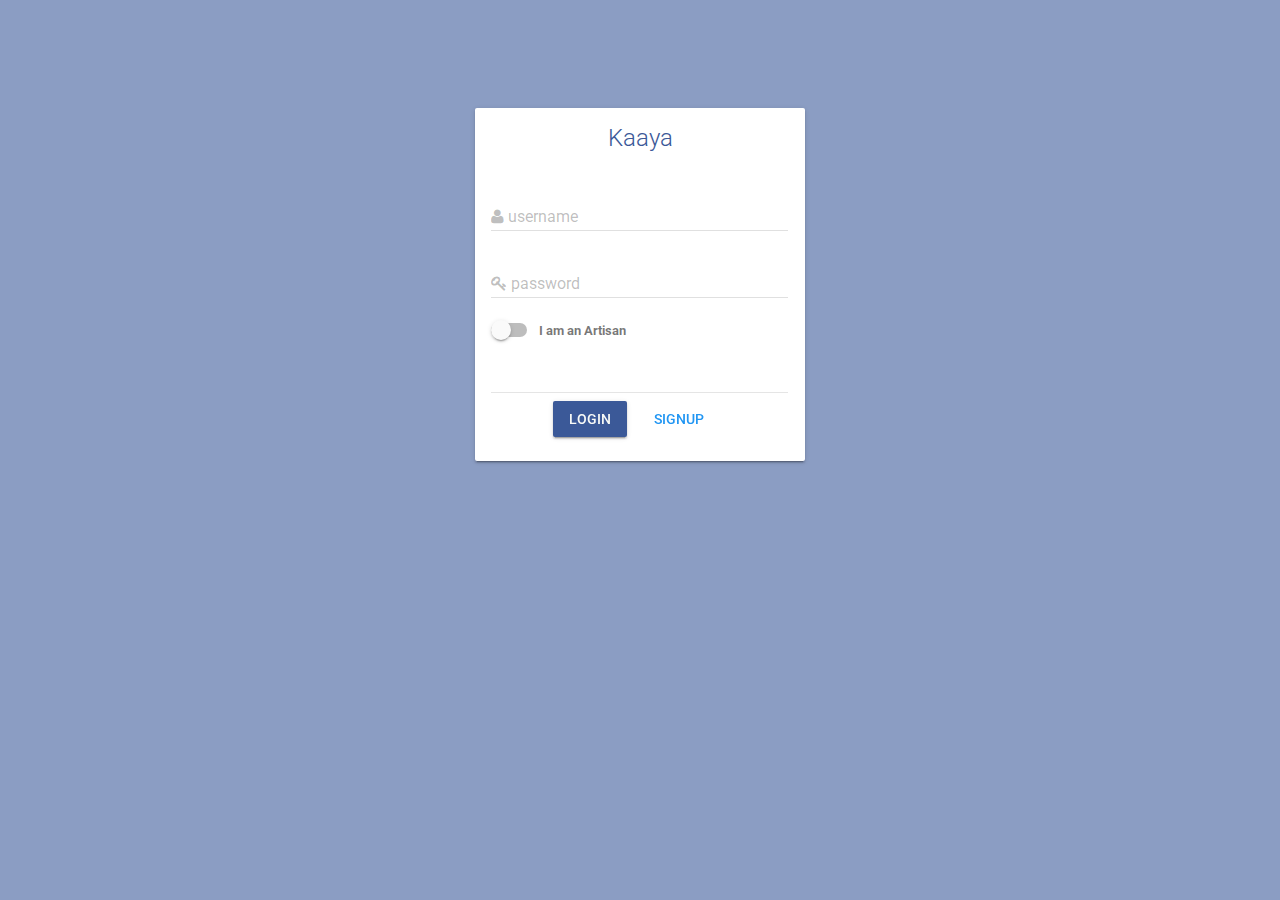
==== commit 72244131: "many changes to profile" ====
--- a/index.html
+++ b/index.html
@@ -29,6 +29,7 @@
   </head>
   <body class="fb-light-blue">
         <div class="mdl-grid" id="login-area">
+
           <div class="mdl-card mdl-shadow--2dp wrapper" id="login-region">
             <div class="mdl-card__title text-center">
               <h2 class="mdl-card__title-text centered deep-blue-text">Kaaya</h2>
@@ -68,7 +69,7 @@
     <script src="js/script.js"></script>
     <script>
     $(document).ready(function(){
-      
+
     });
     </script>
   </body>
--- a/css/styles.css
+++ b/css/styles.css
@@ -256,7 +256,7 @@
 .applybtn{
   background-color: #3b5998;
   color: #FFFFFF;
-  width: 130px
+  //width: 130px
 }
 
 .applybtn:hover{
@@ -265,8 +265,8 @@
 
 .price{
   color: red;
-  font-size: 30px;
-  margin-left: 50px;
+  font-size: 20px;
+  margin-left: 30px;
 }
 
 .jobtag{
@@ -332,3 +332,41 @@
 .logbtnarea{
   margin-top: 50px;
 }
+
+.orange{
+  background-color: #FFC300;
+}
+
+.sea-blue{
+  background-color: #5724fd;
+}
+
+.whiten{
+  background-color: #f8faf7;
+}
+
+.becomeArtisanBtn:hover{
+  background-color: #8b9dc3;
+  color: #f8faf7;
+}
+
+.white-text{
+  color: #f8faf7;
+}
+
+.adpad{
+  padding-left: 20px;
+  padding-right: 20px;
+}
+
+.adsample{
+  width: 100%;
+}
+
+.skills-head{
+  font-size: 20px;
+}
+
+#addSkillBtn{
+  margin-bottom: 30px;
+}
